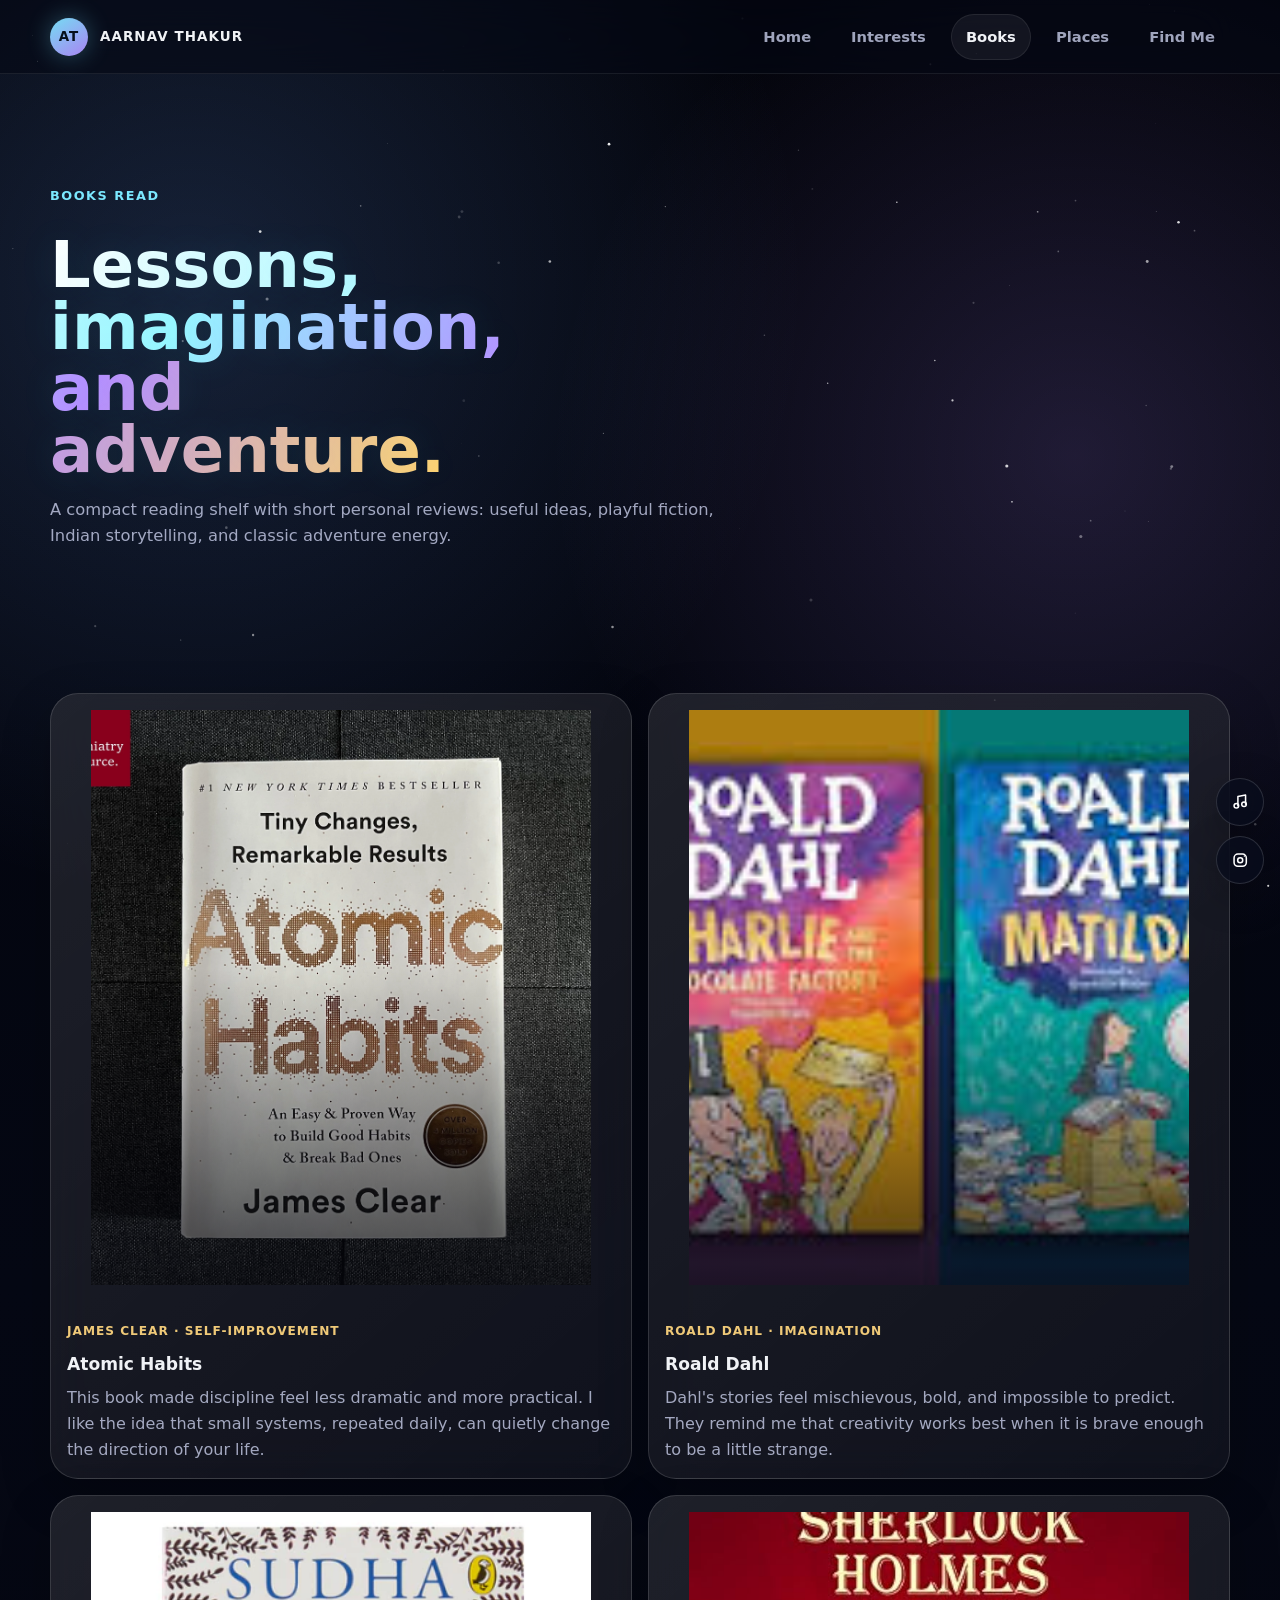
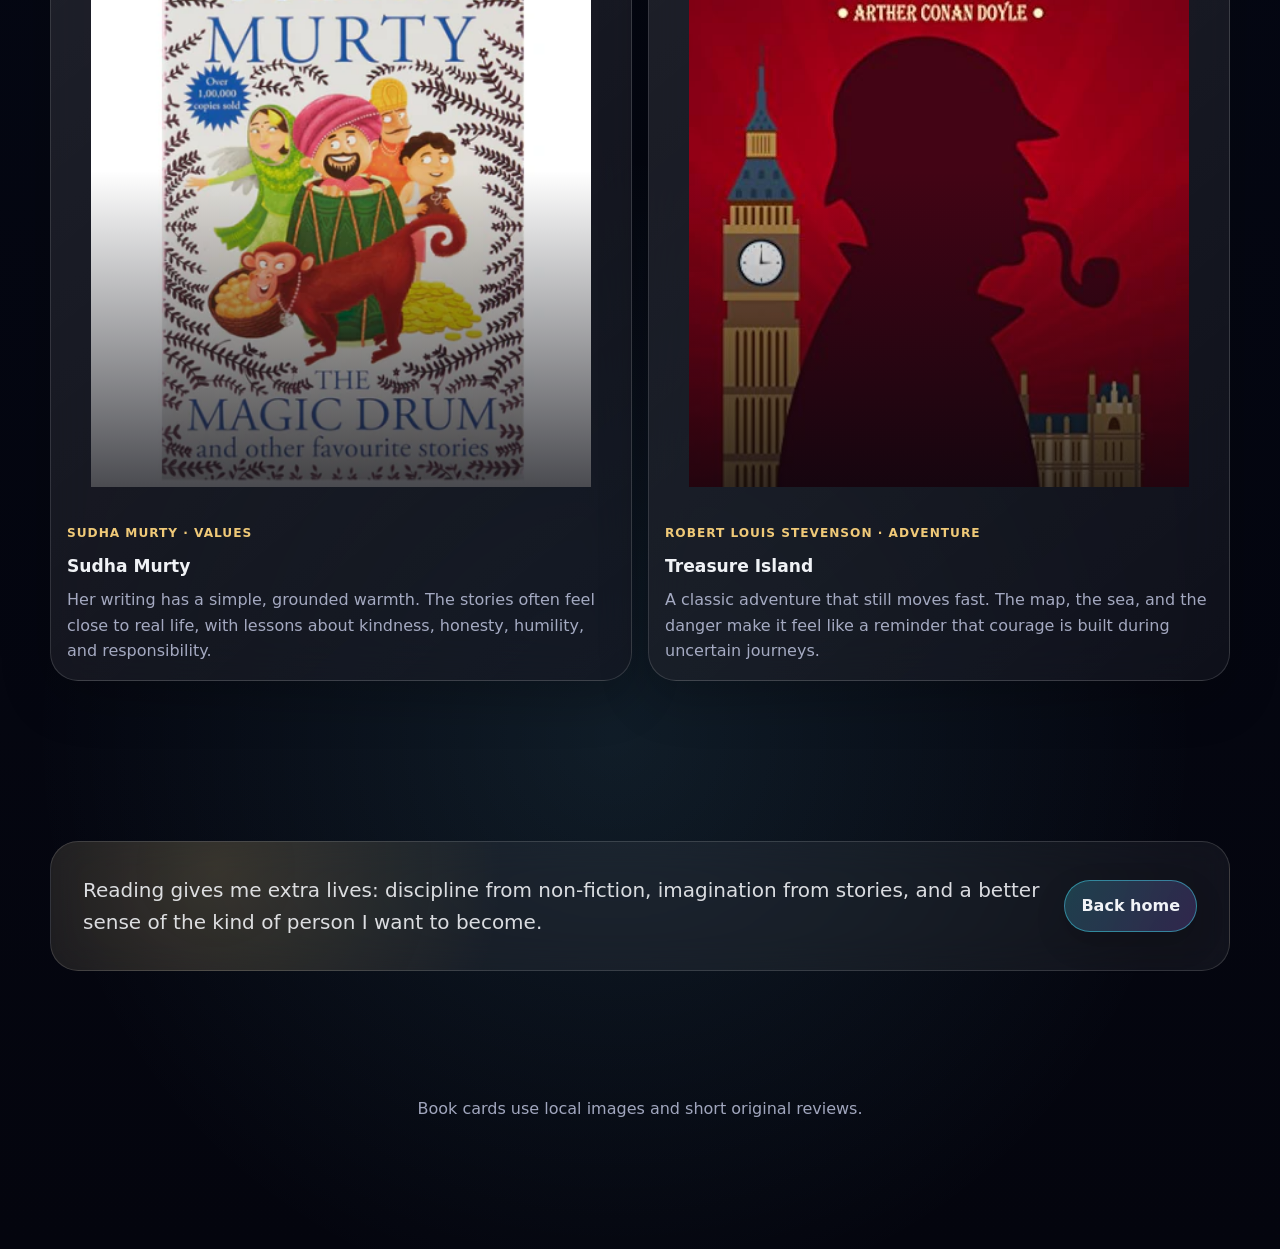
==== books.html @ f2b80703 "Add files via upload" ====
<!doctype html>
<html lang="en">
  <head>
    <meta charset="utf-8">
    <meta name="viewport" content="width=device-width, initial-scale=1">
    <meta name="description" content="Books read by Aarnav Thakur with short personal reviews.">
    <title>Books Read | Aarnav Thakur</title>
    <link rel="stylesheet" href="./assets/css/styles.css">
  </head>
  <body>
    <canvas id="starfield" aria-hidden="true"></canvas>
    <div class="texture-noise" aria-hidden="true"></div>
    <div class="aurora aurora-one" aria-hidden="true"></div>
    <div class="aurora aurora-two" aria-hidden="true"></div>
    <div class="aurora aurora-three" aria-hidden="true"></div>

    <a class="skip-link" href="#main">Skip to content</a>

    <header class="site-header">
      <a class="brand" href="./index.html" aria-label="Aarnav Thakur home">
        <span class="brand-mark">AT</span>
        <span>Aarnav Thakur</span>
      </a>
      <button class="nav-toggle" type="button" aria-expanded="false" aria-controls="primary-navigation" aria-label="Open navigation">
        <svg viewBox="0 0 24 24" aria-hidden="true"><path d="M4 7h16M4 12h16M4 17h16"></path></svg>
      </button>
      <nav class="nav-links" id="primary-navigation" aria-label="Primary navigation">
        <a href="./index.html">Home</a>
        <a href="./interests.html">Interests</a>
        <a href="./books.html" aria-current="page">Books</a>
        <a href="./places.html">Places</a>
        <a href="./find-me.html">Find Me</a>
      </nav>
    </header>

    <main id="main" class="page-shell">
      <section class="page-hero" data-reveal>
        <span class="section-kicker">Books read</span>
        <h1><span class="gradient-text">Lessons, imagination, and adventure.</span></h1>
        <p>
          A compact reading shelf with short personal reviews: useful ideas, playful fiction,
          Indian storytelling, and classic adventure energy.
        </p>
      </section>

      <section class="section compact">
        <div class="grid two">
          <article class="book-card" data-reveal>
            <figure class="book-cover">
              <img src="./assets/images/book-atomic-habits.webp" alt="Atomic Habits book cover">
            </figure>
            <div class="book-content">
              <span class="book-meta">James Clear &middot; Self-improvement</span>
              <h3>Atomic Habits</h3>
              <p>
                This book made discipline feel less dramatic and more practical. I like the idea that
                small systems, repeated daily, can quietly change the direction of your life.
              </p>
            </div>
          </article>

          <article class="book-card delay-1" data-reveal>
            <figure class="book-cover">
              <img src="./assets/images/book-roald-dahl.jpg" alt="Roald Dahl book image">
            </figure>
            <div class="book-content">
              <span class="book-meta">Roald Dahl &middot; Imagination</span>
              <h3>Roald Dahl</h3>
              <p>
                Dahl's stories feel mischievous, bold, and impossible to predict. They remind me that
                creativity works best when it is brave enough to be a little strange.
              </p>
            </div>
          </article>

          <article class="book-card delay-2" data-reveal>
            <figure class="book-cover">
              <img src="./assets/images/book-sudha-murty.webp" alt="Sudha Murty book image">
            </figure>
            <div class="book-content">
              <span class="book-meta">Sudha Murty &middot; Values</span>
              <h3>Sudha Murty</h3>
              <p>
                Her writing has a simple, grounded warmth. The stories often feel close to real life,
                with lessons about kindness, honesty, humility, and responsibility.
              </p>
            </div>
          </article>

          <article class="book-card delay-3" data-reveal>
            <figure class="book-cover">
              <img src="./assets/images/book-treasure-island.jpg" alt="Treasure Island book cover">
            </figure>
            <div class="book-content">
              <span class="book-meta">Robert Louis Stevenson &middot; Adventure</span>
              <h3>Treasure Island</h3>
              <p>
                A classic adventure that still moves fast. The map, the sea, and the danger make it
                feel like a reminder that courage is built during uncertain journeys.
              </p>
            </div>
          </article>
        </div>
      </section>

      <section class="section compact">
        <div class="quote-band" data-reveal>
          <p>
            Reading gives me extra lives: discipline from non-fiction, imagination from stories,
            and a better sense of the kind of person I want to become.
          </p>
          <a class="button primary" href="./index.html#books">Back home</a>
        </div>
      </section>
    </main>

    <footer class="footer">
      <p>Book cards use local images and short original reviews.</p>
    </footer>

    <audio id="bgm" src="./assets/audio/minecraft-theme.mp3" loop preload="none"></audio>
    <div class="floating-actions" aria-label="Quick actions">
      <button class="icon-button audio-toggle" type="button" aria-label="Play background music">
        <svg viewBox="0 0 24 24" aria-hidden="true"><path d="M9 18V6l10-2v12"></path><circle cx="7" cy="18" r="3"></circle><circle cx="17" cy="16" r="3"></circle></svg>
      </button>
      <button class="icon-button instagram-float" type="button" aria-label="Open Instagram card">
        <svg viewBox="0 0 24 24" aria-hidden="true"><rect x="4" y="4" width="16" height="16" rx="5"></rect><circle cx="12" cy="12" r="3.3"></circle><path d="M17.5 6.5h.01"></path></svg>
      </button>
      <div class="insta-popover">
        <strong>@aarnav_thakurr</strong>
        <p>Instagram page for updates, moments, and creative work.</p>
        <a class="button primary" href="https://www.instagram.com/aarnav_thakurr/" target="_blank" rel="noreferrer">Open Instagram</a>
      </div>
    </div>

    <section class="video-modal" id="videoModal" aria-hidden="true">
      <div class="video-modal__backdrop" data-close-video></div>
      <div class="video-modal__panel" role="dialog" aria-modal="true" aria-label="Video player">
        <button class="modal-close" type="button" data-close-video aria-label="Close video">
          <svg viewBox="0 0 24 24" aria-hidden="true"><path d="M6 6l12 12M18 6 6 18"></path></svg>
        </button>
        <div id="videoModalBody"></div>
      </div>
    </section>

    <script src="./assets/js/main.js"></script>
  </body>
</html>
---- assets/css/styles.css ----
:root {
  color-scheme: dark;
  --bg: #050814;
  --bg-2: #050814;
  --panel: rgba(12, 16, 38, 0.6);
  --panel-strong: rgba(255, 255, 255, 0.1);
  --line: rgba(255, 255, 255, 0.09);
  --text: rgba(250, 252, 255, 0.96);
  --muted: rgba(220, 226, 255, 0.72);
  --soft: rgba(250, 252, 255, 0.86);
  --cyan: #7be8ff;
  --blue: #6da6ff;
  --purple: #b38bff;
  --pink: #ff5c93;
  --gold: #efc978;
  --green: #72ffbc;
  --shadow: 0 28px 90px rgba(0, 0, 0, 0.48);
  --radius: 28px;
  --max: 1180px;
  --header-height: 74px;
}

* {
  box-sizing: border-box;
}

html {
  scroll-behavior: smooth;
}

body {
  min-height: 100vh;
  margin: 0;
  overflow-x: hidden;
  background:
    radial-gradient(circle at 15% 10%, rgba(109, 166, 255, 0.18), transparent 22%),
    radial-gradient(circle at 84% 16%, rgba(179, 139, 255, 0.16), transparent 20%),
    radial-gradient(circle at 48% 82%, rgba(123, 232, 255, 0.1), transparent 24%),
    linear-gradient(180deg, #03040b 0%, #050814 45%, #04050e 100%);
  color: var(--text);
  font-family: Inter, ui-sans-serif, system-ui, -apple-system, BlinkMacSystemFont, "Segoe UI", sans-serif;
  line-height: 1.6;
}

a {
  color: inherit;
  text-decoration: none;
}

img {
  display: block;
  max-width: 100%;
}

button {
  font: inherit;
}

::selection {
  background: rgba(70, 232, 255, 0.34);
  color: #fff;
}

#starfield {
  position: fixed;
  inset: 0;
  width: 100%;
  height: 100%;
  z-index: -1;
  pointer-events: none;
}

.texture-noise {
  display: none;
}

.aurora {
  display: none;
}

.aurora-one {
  top: -10%;
  left: -9%;
  background: rgba(70, 232, 255, 0.22);
}

.aurora-two {
  right: -12%;
  top: 16%;
  background: rgba(169, 112, 255, 0.22);
  animation-delay: -6s;
}

.aurora-three {
  left: 38%;
  bottom: -20%;
  background: rgba(255, 211, 111, 0.16);
  animation-delay: -10s;
}

@keyframes drift {
  from {
    transform: translate3d(-1.5rem, -1rem, 0) scale(1);
  }
  to {
    transform: translate3d(2rem, 1.5rem, 0) scale(1.08);
  }
}

.skip-link {
  position: absolute;
  top: -4rem;
  left: 1rem;
  z-index: 20;
  padding: 0.7rem 1rem;
  border: 1px solid var(--line);
  border-radius: var(--radius);
  background: #101424;
  color: var(--text);
}

.skip-link:focus {
  top: 1rem;
}

.site-header {
  position: sticky;
  top: 0;
  z-index: 1000;
  min-height: var(--header-height);
  display: flex;
  align-items: center;
  justify-content: space-between;
  gap: 16px;
  width: min(calc(100% - 32px), var(--max));
  margin: 0 auto;
  padding: 14px 0;
  backdrop-filter: blur(22px);
}

.site-header::before {
  content: "";
  position: absolute;
  inset: 0 calc(50% - 50vw);
  z-index: -1;
  border-bottom: 1px solid rgba(255, 255, 255, 0.08);
  background: rgba(5, 8, 20, 0.56);
}

.brand {
  display: inline-flex;
  align-items: center;
  gap: 12px;
  min-width: max-content;
  font-size: 0.84rem;
  font-weight: 800;
  letter-spacing: 0.08em;
  text-transform: uppercase;
}

.brand-mark {
  display: grid;
  place-items: center;
  width: 38px;
  height: 38px;
  border: 0;
  border-radius: 50%;
  color: #06101b;
  font-weight: 900;
  background:
    linear-gradient(145deg, rgba(123, 232, 255, 0.95), rgba(179, 139, 255, 0.95));
  box-shadow: 0 0 24px rgba(123, 232, 255, 0.3);
}

.nav-links {
  display: flex;
  align-items: center;
  flex-wrap: wrap;
  justify-content: flex-end;
  gap: 10px;
  padding: 0;
  border: 0;
  border-radius: 0;
  background: transparent;
  backdrop-filter: none;
}

.nav-links a {
  padding: 10px 14px;
  border: 1px solid transparent;
  border-radius: 999px;
  color: var(--muted);
  font-size: 0.92rem;
  font-weight: 600;
  transition: 0.25s ease;
}

.nav-links a:hover,
.nav-links a:focus-visible,
.nav-links a[aria-current="page"] {
  color: var(--text);
  border-color: rgba(255, 255, 255, 0.08);
  background: rgba(255, 255, 255, 0.06);
  transform: none;
}

.nav-toggle {
  display: none;
  place-items: center;
  width: 2.7rem;
  height: 2.7rem;
  border: 1px solid var(--line);
  border-radius: 999px;
  background: rgba(255, 255, 255, 0.05);
  color: var(--text);
  cursor: pointer;
}

.nav-toggle svg,
.icon-button svg,
.button svg,
.play-button svg,
.modal-close svg {
  width: 1.15rem;
  height: 1.15rem;
  fill: none;
  stroke: currentColor;
  stroke-linecap: round;
  stroke-linejoin: round;
  stroke-width: 2;
}

.page-shell {
  width: min(calc(100% - 2rem), var(--max));
  margin: 0 auto;
}

.hero {
  position: relative;
  display: grid;
  grid-template-columns: minmax(0, 1.03fr) minmax(310px, 0.82fr);
  gap: clamp(2.2rem, 6vw, 5.5rem);
  align-items: center;
  min-height: calc(92vh - var(--header-height));
  padding: clamp(3rem, 8vw, 6rem) 0 clamp(2rem, 5vw, 4rem);
}

.hero-copy {
  position: relative;
  z-index: 1;
}

.eyebrow {
  display: inline-flex;
  align-items: center;
  gap: 0.55rem;
  margin: 0 0 1.1rem;
  color: var(--gold);
  font-size: 0.82rem;
  font-weight: 800;
  letter-spacing: 0.08em;
  text-transform: uppercase;
}

.eyebrow::before {
  content: "";
  width: 0.55rem;
  height: 0.55rem;
  border-radius: 50%;
  background: var(--green);
  box-shadow: 0 0 24px var(--green);
}

h1,
h2,
h3,
p {
  margin-top: 0;
}

h1,
h2,
h3,
.display {
  font-family: ui-sans-serif, system-ui, -apple-system, BlinkMacSystemFont, "Segoe UI", sans-serif;
  letter-spacing: 0;
}

h1 {
  max-width: 11ch;
  margin-bottom: 1rem;
  font-size: clamp(3.9rem, 10vw, 8.8rem);
  line-height: 0.88;
  font-weight: 900;
}

.gradient-text {
  color: transparent;
  background: linear-gradient(110deg, #fff 0%, #9af6ff 34%, #b88dff 62%, #ffd36f 100%);
  background-clip: text;
  -webkit-background-clip: text;
  text-shadow: 0 0 40px rgba(70, 232, 255, 0.1);
}

.hero-lede {
  max-width: 59ch;
  margin-bottom: 1.5rem;
  color: var(--soft);
  font-size: clamp(1.05rem, 1.6vw, 1.25rem);
}

.hero-actions,
.section-actions,
.card-actions {
  display: flex;
  flex-wrap: wrap;
  gap: 0.85rem;
  align-items: center;
}

.button {
  display: inline-flex;
  align-items: center;
  justify-content: center;
  gap: 0.55rem;
  min-height: 2.85rem;
  padding: 0.74rem 1rem;
  border: 1px solid rgba(255, 255, 255, 0.17);
  border-radius: var(--radius);
  background: rgba(255, 255, 255, 0.07);
  color: var(--text);
  font-weight: 800;
  box-shadow: 0 12px 30px rgba(0, 0, 0, 0.18);
  transition: transform 180ms ease, border-color 180ms ease, background 180ms ease, box-shadow 180ms ease;
}

.button:hover,
.button:focus-visible {
  transform: translateY(-2px);
  border-color: rgba(70, 232, 255, 0.48);
  background: rgba(70, 232, 255, 0.1);
  box-shadow: 0 18px 46px rgba(70, 232, 255, 0.12);
}

.button.primary {
  border-color: rgba(70, 232, 255, 0.45);
  background: linear-gradient(120deg, rgba(70, 232, 255, 0.2), rgba(169, 112, 255, 0.22));
}

.button.gold {
  border-color: rgba(255, 211, 111, 0.48);
  background: linear-gradient(120deg, rgba(255, 211, 111, 0.18), rgba(255, 111, 216, 0.13));
}

.meta-strip {
  display: flex;
  flex-wrap: wrap;
  gap: 0.6rem;
  margin: 1.6rem 0 0;
}

.meta-pill,
.chip,
.tool-pill {
  display: inline-flex;
  align-items: center;
  gap: 0.45rem;
  min-height: 2.15rem;
  padding: 0.42rem 0.7rem;
  border: 1px solid rgba(255, 255, 255, 0.14);
  border-radius: 999px;
  background: rgba(255, 255, 255, 0.065);
  color: var(--soft);
  font-size: 0.88rem;
  font-weight: 700;
  backdrop-filter: blur(16px);
}

.meta-pill::before,
.chip::before,
.tool-pill::before {
  content: "";
  width: 0.42rem;
  height: 0.42rem;
  border-radius: 50%;
  background: var(--cyan);
  box-shadow: 0 0 18px rgba(70, 232, 255, 0.68);
}

.hero-visual {
  position: relative;
  min-height: 520px;
  perspective: 1400px;
}

.portrait-frame {
  position: absolute;
  inset: 3rem 0 1.5rem;
  display: grid;
  place-items: center;
  transform: translate3d(calc(var(--parallax-x, 0) * -10px), calc(var(--parallax-y, 0) * -7px), 0);
  transition: transform 220ms ease-out;
}

.portrait-orbit {
  position: absolute;
  width: min(100%, 420px);
  aspect-ratio: 1;
  border: 1px solid rgba(255, 255, 255, 0.2);
  border-radius: 50%;
  animation: slow-spin 24s linear infinite;
}

.portrait-orbit::before,
.portrait-orbit::after {
  content: "";
  position: absolute;
  width: 0.82rem;
  height: 0.82rem;
  border-radius: 50%;
  background: var(--gold);
  box-shadow: 0 0 30px rgba(255, 211, 111, 0.9);
}

.portrait-orbit::before {
  top: 11%;
  left: 16%;
}

.portrait-orbit::after {
  right: 8%;
  bottom: 25%;
  background: var(--cyan);
  box-shadow: 0 0 30px rgba(70, 232, 255, 0.9);
}

@keyframes slow-spin {
  to {
    transform: rotate(360deg);
  }
}

.portrait {
  position: relative;
  width: min(100%, 390px);
  aspect-ratio: 1;
  overflow: hidden;
  border: 1px solid rgba(255, 255, 255, 0.28);
  border-radius: 50%;
  background: #111;
  box-shadow:
    0 0 0 12px rgba(255, 255, 255, 0.035),
    0 0 90px rgba(70, 232, 255, 0.25),
    var(--shadow);
}

.portrait::after {
  content: "";
  position: absolute;
  inset: 0;
  background:
    linear-gradient(140deg, rgba(255, 255, 255, 0.18), transparent 34%),
    radial-gradient(circle at 50% 108%, rgba(169, 112, 255, 0.38), transparent 42%);
  mix-blend-mode: screen;
}

.portrait img {
  width: 100%;
  height: 100%;
  object-fit: cover;
  object-position: 50% 44%;
  transform: scale(1.08);
}

.hero-card {
  position: absolute;
  right: 0;
  bottom: 1.1rem;
  max-width: 19rem;
  padding: 1rem;
  border: 1px solid rgba(255, 255, 255, 0.18);
  border-radius: var(--radius);
  background: rgba(7, 10, 23, 0.68);
  backdrop-filter: blur(22px);
  box-shadow: var(--shadow);
}

.hero-card strong {
  display: block;
  margin-bottom: 0.2rem;
}

.hero-card p {
  margin-bottom: 0;
  color: var(--muted);
  font-size: 0.94rem;
}

.floating-badge {
  position: absolute;
  left: 0;
  top: 3.2rem;
  display: grid;
  gap: 0.08rem;
  padding: 0.9rem 1rem;
  border: 1px solid rgba(255, 255, 255, 0.18);
  border-radius: var(--radius);
  background: rgba(255, 255, 255, 0.065);
  backdrop-filter: blur(18px);
  box-shadow: var(--shadow);
}

.floating-badge span {
  color: var(--muted);
  font-size: 0.78rem;
  font-weight: 800;
  letter-spacing: 0.08em;
  text-transform: uppercase;
}

.floating-badge b {
  font-size: 1.55rem;
  line-height: 1;
}

.section {
  position: relative;
  padding: clamp(4rem, 9vw, 7rem) 0;
}

.section.compact {
  padding: clamp(2.8rem, 7vw, 5rem) 0;
}

.section-divider {
  width: min(calc(100% - 2rem), var(--max));
  height: 1px;
  margin: 0 auto;
  background: linear-gradient(90deg, transparent, rgba(70, 232, 255, 0.48), rgba(255, 211, 111, 0.2), transparent);
}

.section-kicker {
  display: inline-flex;
  margin-bottom: 0.8rem;
  color: var(--cyan);
  font-size: 0.8rem;
  font-weight: 900;
  letter-spacing: 0.12em;
  text-transform: uppercase;
}

.section-heading {
  display: grid;
  gap: 0.65rem;
  max-width: 760px;
  margin-bottom: 2rem;
}

.section-heading.center {
  margin-right: auto;
  margin-left: auto;
  text-align: center;
}

.section-heading h2,
.page-hero h1 {
  margin-bottom: 0;
  font-size: clamp(2.25rem, 5vw, 4.8rem);
  line-height: 0.96;
  font-weight: 900;
}

.section-heading p,
.page-hero p {
  max-width: 67ch;
  margin-bottom: 0;
  color: var(--muted);
  font-size: 1.02rem;
}

.page-hero {
  display: grid;
  gap: 1rem;
  align-content: end;
  min-height: 42vh;
  padding: clamp(4rem, 10vw, 7rem) 0 clamp(2.5rem, 5vw, 4rem);
}

.page-hero h1 {
  max-width: 12ch;
}

.page-hero.wide h1 {
  max-width: 15ch;
}

.grid {
  display: grid;
  gap: 1rem;
}

.grid.two {
  grid-template-columns: repeat(2, minmax(0, 1fr));
}

.grid.three {
  grid-template-columns: repeat(3, minmax(0, 1fr));
}

.grid.four {
  grid-template-columns: repeat(4, minmax(0, 1fr));
}

.glass-card,
.feature-card,
.book-card,
.place-card,
.timeline-card,
.video-card,
.contact-card,
.stat-card {
  position: relative;
  overflow: hidden;
  border: 1px solid rgba(255, 255, 255, 0.14);
  border-radius: var(--radius);
  background:
    linear-gradient(140deg, rgba(255, 255, 255, 0.105), rgba(255, 255, 255, 0.045)),
    rgba(4, 7, 17, 0.55);
  box-shadow: 0 18px 50px rgba(0, 0, 0, 0.22);
  backdrop-filter: blur(22px);
}

.glass-card::before,
.feature-card::before,
.book-card::before,
.place-card::before,
.timeline-card::before,
.video-card::before,
.contact-card::before,
.stat-card::before {
  content: "";
  position: absolute;
  inset: 0;
  pointer-events: none;
  background:
    linear-gradient(120deg, rgba(255, 255, 255, 0.14), transparent 34%),
    radial-gradient(circle at var(--cursor-x, 50%) var(--cursor-y, 50%), rgba(70, 232, 255, 0.16), transparent 28%);
  opacity: 0;
  transition: opacity 220ms ease;
}

.glass-card:hover::before,
.feature-card:hover::before,
.book-card:hover::before,
.place-card:hover::before,
.timeline-card:hover::before,
.video-card:hover::before,
.contact-card:hover::before,
.stat-card:hover::before {
  opacity: 1;
}

.glass-card {
  padding: clamp(1.1rem, 2vw, 1.5rem);
}

.about-grid {
  display: grid;
  grid-template-columns: minmax(0, 0.9fr) minmax(0, 1.1fr);
  gap: 1rem;
  align-items: stretch;
}

.about-copy {
  padding: clamp(1.2rem, 3vw, 2rem);
}

.about-copy p {
  color: var(--soft);
  font-size: 1.06rem;
}

.about-copy p:last-child {
  margin-bottom: 0;
}

.mini-profile {
  display: grid;
  align-content: end;
  min-height: 390px;
  padding: 1rem;
  background:
    linear-gradient(180deg, transparent, rgba(3, 5, 13, 0.78)),
    url("../images/profile-family-hero.jpg") center 42% / cover;
}

.mini-profile-content {
  padding: 1rem;
  border: 1px solid rgba(255, 255, 255, 0.14);
  border-radius: var(--radius);
  background: rgba(5, 7, 17, 0.66);
  backdrop-filter: blur(18px);
}

.mini-profile-content p {
  margin: 0.35rem 0 0;
  color: var(--muted);
}

.skills-cloud {
  display: flex;
  flex-wrap: wrap;
  gap: 0.7rem;
}

.feature-card,
.stat-card,
.timeline-card,
.contact-card {
  padding: clamp(1rem, 2vw, 1.35rem);
}

.feature-card {
  min-height: 175px;
  transition: transform 220ms ease, border-color 220ms ease;
}

.feature-card:hover {
  transform: translateY(-5px);
  border-color: rgba(70, 232, 255, 0.36);
}

.feature-icon,
.stat-icon,
.contact-icon {
  display: grid;
  place-items: center;
  width: 2.45rem;
  height: 2.45rem;
  margin-bottom: 1rem;
  border: 1px solid rgba(255, 255, 255, 0.18);
  border-radius: 50%;
  background: rgba(255, 255, 255, 0.08);
  color: var(--cyan);
  box-shadow: 0 0 34px rgba(70, 232, 255, 0.14);
}

.feature-card h3,
.stat-card h3,
.timeline-card h3,
.contact-card h3,
.book-card h3,
.place-card h3,
.video-card h3 {
  margin-bottom: 0.42rem;
  font-size: 1.07rem;
}

.feature-card p,
.stat-card p,
.timeline-card p,
.contact-card p,
.book-card p,
.place-card p,
.video-card p {
  margin-bottom: 0;
  color: var(--muted);
}

.sports-stage {
  position: relative;
  display: grid;
  grid-template-columns: minmax(0, 1fr) minmax(280px, 0.72fr);
  gap: 1rem;
  align-items: stretch;
}

.sports-panel {
  min-height: 430px;
  padding: clamp(1.3rem, 3vw, 2rem);
  background:
    radial-gradient(circle at 18% 28%, rgba(255, 211, 111, 0.2), transparent 16rem),
    radial-gradient(circle at 88% 78%, rgba(70, 232, 255, 0.18), transparent 18rem),
    linear-gradient(140deg, rgba(255, 255, 255, 0.1), rgba(255, 255, 255, 0.035));
}

.sports-list {
  display: grid;
  gap: 0.75rem;
  margin-top: 1.5rem;
}

.sport-row {
  display: flex;
  align-items: center;
  justify-content: space-between;
  gap: 1rem;
  padding: 0.86rem 0.95rem;
  border: 1px solid rgba(255, 255, 255, 0.14);
  border-radius: var(--radius);
  background: rgba(255, 255, 255, 0.055);
}

.sport-row span {
  color: var(--muted);
  font-weight: 800;
}

.achievement-ring {
  display: grid;
  place-items: center;
  min-height: 100%;
  padding: 1rem;
}

.ring {
  display: grid;
  place-items: center;
  width: min(100%, 300px);
  aspect-ratio: 1;
  border-radius: 50%;
  background:
    radial-gradient(circle, rgba(7, 10, 22, 0.98) 0 56%, transparent 57%),
    conic-gradient(from 120deg, var(--gold), var(--cyan), var(--purple), var(--pink), var(--gold));
  box-shadow: 0 0 80px rgba(255, 211, 111, 0.14);
}

.ring-content {
  width: 74%;
  text-align: center;
}

.ring-content b {
  display: block;
  font-size: clamp(2.1rem, 6vw, 4.2rem);
  line-height: 0.95;
}

.ring-content span {
  color: var(--muted);
  font-weight: 800;
  letter-spacing: 0.08em;
  text-transform: uppercase;
}

.media-split {
  display: grid;
  grid-template-columns: minmax(0, 0.72fr) minmax(0, 1fr);
  gap: 1rem;
  align-items: stretch;
}

.channel-card {
  display: grid;
  gap: 1.2rem;
  padding: clamp(1.1rem, 3vw, 1.5rem);
}

.channel-avatar {
  position: relative;
  width: min(100%, 250px);
  aspect-ratio: 1;
  overflow: hidden;
  border: 1px solid rgba(255, 255, 255, 0.2);
  border-radius: 50% 50% 45% 45%;
  box-shadow: 0 0 58px rgba(169, 112, 255, 0.2);
}

.channel-avatar img {
  width: 100%;
  height: 100%;
  object-fit: cover;
  object-position: 50% 44%;
  transform: scale(1.08);
}

.channel-avatar::after {
  content: "";
  position: absolute;
  inset: 0;
  background: linear-gradient(140deg, rgba(255, 255, 255, 0.16), transparent 42%);
}

.video-rail-wrap {
  position: relative;
  min-width: 0;
}

.rail-toolbar {
  display: flex;
  justify-content: flex-end;
  gap: 0.55rem;
  margin-bottom: 0.75rem;
}

.icon-button,
.modal-close {
  display: grid;
  place-items: center;
  width: 2.5rem;
  height: 2.5rem;
  border: 1px solid rgba(255, 255, 255, 0.14);
  border-radius: var(--radius);
  background: rgba(255, 255, 255, 0.07);
  color: var(--text);
  cursor: pointer;
  transition: transform 180ms ease, border-color 180ms ease, background 180ms ease;
}

.icon-button:hover,
.icon-button:focus-visible,
.modal-close:hover,
.modal-close:focus-visible {
  transform: translateY(-2px);
  border-color: rgba(70, 232, 255, 0.42);
  background: rgba(70, 232, 255, 0.1);
}

.video-rail {
  display: grid;
  grid-auto-flow: column;
  grid-auto-columns: minmax(260px, 42%);
  gap: 1rem;
  overflow-x: auto;
  overscroll-behavior-inline: contain;
  padding: 0.25rem 0.1rem 1rem;
  scroll-snap-type: inline mandatory;
  scrollbar-width: thin;
}

.video-rail > * {
  scroll-snap-align: start;
}

.video-card {
  cursor: pointer;
  transition: transform 220ms ease, border-color 220ms ease;
}

.video-card:hover {
  transform: translateY(-5px);
  border-color: rgba(255, 211, 111, 0.38);
}

.video-visual {
  position: relative;
  display: grid;
  place-items: center;
  aspect-ratio: 16 / 10;
  overflow: hidden;
  background:
    radial-gradient(circle at 22% 20%, rgba(70, 232, 255, 0.22), transparent 38%),
    radial-gradient(circle at 86% 74%, rgba(255, 111, 216, 0.16), transparent 38%),
    linear-gradient(135deg, rgba(255, 255, 255, 0.08), rgba(255, 255, 255, 0.025));
}

.video-visual::before {
  content: "";
  position: absolute;
  inset: 0;
  background-image:
    linear-gradient(120deg, transparent 0 42%, rgba(255, 255, 255, 0.12) 48%, transparent 54%),
    radial-gradient(circle, rgba(255, 255, 255, 0.24) 1px, transparent 1px);
  background-size: 180% 100%, 22px 22px;
  animation: shimmer 5.5s linear infinite;
}

@keyframes shimmer {
  to {
    background-position: -180% 0, 22px 22px;
  }
}

.play-button {
  position: relative;
  z-index: 1;
  display: grid;
  place-items: center;
  width: 3.4rem;
  height: 3.4rem;
  border: 1px solid rgba(255, 255, 255, 0.32);
  border-radius: 50%;
  background: rgba(5, 7, 18, 0.7);
  color: #fff;
  box-shadow: 0 0 38px rgba(70, 232, 255, 0.28);
}

.play-button svg {
  margin-left: 0.18rem;
  fill: currentColor;
  stroke: none;
}

.video-content,
.book-content,
.place-content {
  position: relative;
  z-index: 1;
  padding: 1rem;
}

.timeline {
  position: relative;
  display: grid;
  gap: 1rem;
}

.timeline::before {
  content: "";
  position: absolute;
  top: 0.5rem;
  bottom: 0.5rem;
  left: 1.1rem;
  width: 1px;
  background: linear-gradient(var(--cyan), rgba(255, 255, 255, 0.08), var(--gold));
}

.timeline-card {
  display: grid;
  grid-template-columns: 2.2rem minmax(0, 1fr);
  gap: 1rem;
}

.timeline-dot {
  position: relative;
  z-index: 1;
  display: grid;
  place-items: center;
  width: 2.2rem;
  height: 2.2rem;
  border-radius: 50%;
  background: #080b18;
  border: 1px solid rgba(70, 232, 255, 0.5);
  color: var(--cyan);
  font-size: 0.76rem;
  font-weight: 900;
  box-shadow: 0 0 28px rgba(70, 232, 255, 0.18);
}

.tool-stack {
  display: flex;
  flex-wrap: wrap;
  gap: 0.45rem;
  margin: 1rem 0;
}

.tool-pill {
  min-height: 1.9rem;
  padding: 0.25rem 0.55rem;
  font-size: 0.76rem;
}

.book-card,
.place-card {
  transition: transform 220ms ease, border-color 220ms ease;
}

.book-card:hover,
.place-card:hover {
  transform: translateY(-5px);
  border-color: rgba(70, 232, 255, 0.36);
}

.book-cover,
.place-image {
  position: relative;
  overflow: hidden;
  aspect-ratio: 4 / 3;
  background: rgba(255, 255, 255, 0.05);
}

.book-cover {
  aspect-ratio: 4 / 4.6;
}

.book-cover img,
.place-image img {
  width: 100%;
  height: 100%;
  object-fit: cover;
  transition: transform 550ms ease, filter 550ms ease;
}

.book-card:hover img,
.place-card:hover img {
  transform: scale(1.06);
  filter: saturate(1.1) contrast(1.05);
}

.book-cover::after,
.place-image::after {
  content: "";
  position: absolute;
  inset: 0;
  background: linear-gradient(180deg, transparent 45%, rgba(5, 6, 13, 0.72));
}

.place-meta,
.book-meta {
  display: inline-flex;
  margin-bottom: 0.6rem;
  color: var(--gold);
  font-size: 0.76rem;
  font-weight: 900;
  letter-spacing: 0.08em;
  text-transform: uppercase;
}

.quote-band {
  display: grid;
  grid-template-columns: minmax(0, 1fr) auto;
  gap: 1rem;
  align-items: center;
  padding: clamp(1.3rem, 3vw, 2rem);
  border: 1px solid rgba(255, 255, 255, 0.14);
  border-radius: var(--radius);
  background:
    radial-gradient(circle at 14% 20%, rgba(255, 211, 111, 0.15), transparent 18rem),
    rgba(255, 255, 255, 0.055);
  backdrop-filter: blur(18px);
}

.quote-band p {
  margin-bottom: 0;
  color: var(--soft);
  font-size: clamp(1rem, 2vw, 1.25rem);
}

.contact-layout {
  display: grid;
  grid-template-columns: minmax(0, 0.85fr) minmax(0, 1.15fr);
  gap: 1rem;
  align-items: stretch;
}

.contact-profile {
  display: grid;
  min-height: 460px;
  padding: 1rem;
  background:
    linear-gradient(180deg, transparent, rgba(3, 5, 13, 0.82)),
    url("../images/profile-family-hero.jpg") center 42% / cover;
}

.contact-profile .mini-profile-content {
  align-self: end;
}

.social-list {
  display: grid;
  gap: 0.75rem;
}

.social-row {
  display: flex;
  align-items: center;
  justify-content: space-between;
  gap: 1rem;
  padding: 0.9rem 1rem;
  border: 1px solid rgba(255, 255, 255, 0.13);
  border-radius: var(--radius);
  background: rgba(255, 255, 255, 0.055);
  transition: transform 180ms ease, border-color 180ms ease;
}

.social-row:hover {
  transform: translateY(-2px);
  border-color: rgba(70, 232, 255, 0.36);
}

.social-row span {
  color: var(--muted);
}

.footer {
  width: min(calc(100% - 2rem), var(--max));
  margin: 0 auto;
  padding: 2.8rem 0 7rem;
  color: var(--muted);
  text-align: center;
}

.floating-actions {
  position: fixed;
  right: 1rem;
  bottom: 1rem;
  z-index: 12;
  display: grid;
  gap: 0.65rem;
}

.floating-actions .icon-button {
  width: 3rem;
  height: 3rem;
  border-radius: 50%;
  background: rgba(9, 12, 28, 0.75);
  backdrop-filter: blur(18px);
  box-shadow: 0 12px 40px rgba(0, 0, 0, 0.28);
}

.audio-toggle.is-playing {
  color: var(--green);
  box-shadow: 0 0 38px rgba(114, 255, 188, 0.22);
}

.audio-toggle,
.instagram-float {
  color: #fff;
  animation: soft-vibrate 2.8s ease-in-out infinite;
}

.audio-toggle {
  animation-delay: 0.6s;
}

@keyframes soft-vibrate {
  0%,
  92%,
  100% {
    transform: translate(0, 0) rotate(0);
  }
  94% {
    transform: translate(1px, -1px) rotate(2deg);
  }
  96% {
    transform: translate(-1px, 1px) rotate(-2deg);
  }
  98% {
    transform: translate(1px, 1px) rotate(1deg);
  }
}

.insta-popover {
  position: absolute;
  right: 3.7rem;
  bottom: 0;
  width: min(78vw, 280px);
  padding: 1rem;
  border: 1px solid rgba(255, 255, 255, 0.16);
  border-radius: var(--radius);
  background: rgba(8, 11, 27, 0.88);
  box-shadow: var(--shadow);
  backdrop-filter: blur(22px);
  opacity: 0;
  transform: translateX(0.7rem) scale(0.96);
  pointer-events: none;
  transition: opacity 180ms ease, transform 180ms ease;
}

.insta-popover.is-open {
  opacity: 1;
  transform: translateX(0) scale(1);
  pointer-events: auto;
}

.insta-popover strong {
  display: block;
  margin-bottom: 0.25rem;
}

.insta-popover p {
  margin-bottom: 0.75rem;
  color: var(--muted);
  font-size: 0.92rem;
}

.video-modal {
  position: fixed;
  inset: 0;
  z-index: 30;
  display: grid;
  place-items: center;
  padding: 1rem;
  opacity: 0;
  pointer-events: none;
  transition: opacity 180ms ease;
}

.video-modal.is-open {
  opacity: 1;
  pointer-events: auto;
}

.video-modal__backdrop {
  position: absolute;
  inset: 0;
  background: rgba(0, 0, 0, 0.72);
  backdrop-filter: blur(8px);
}

.video-modal__panel {
  position: relative;
  width: min(960px, 100%);
  border: 1px solid rgba(255, 255, 255, 0.16);
  border-radius: var(--radius);
  background: #070915;
  box-shadow: var(--shadow);
}

.modal-close {
  position: absolute;
  top: 0.75rem;
  right: 0.75rem;
  z-index: 2;
  background: rgba(0, 0, 0, 0.55);
}

.modal-frame {
  position: relative;
  aspect-ratio: 16 / 9;
  overflow: hidden;
  border-radius: var(--radius);
}

.modal-frame iframe {
  width: 100%;
  height: 100%;
  border: 0;
}

.modal-placeholder {
  display: grid;
  place-items: center;
  min-height: 340px;
  padding: 2rem;
  text-align: center;
  background:
    radial-gradient(circle at 30% 18%, rgba(70, 232, 255, 0.16), transparent 18rem),
    radial-gradient(circle at 78% 80%, rgba(255, 211, 111, 0.12), transparent 18rem),
    #080b18;
}

.modal-placeholder h3 {
  margin-bottom: 0.5rem;
}

.modal-placeholder p {
  max-width: 42ch;
  margin: 0 auto 1rem;
  color: var(--muted);
}

[data-reveal] {
  opacity: 0;
  transform: translateY(24px);
  transition: opacity 700ms ease, transform 700ms ease;
}

[data-reveal].is-visible {
  opacity: 1;
  transform: translateY(0);
}

.delay-1 {
  transition-delay: 90ms;
}

.delay-2 {
  transition-delay: 170ms;
}

.delay-3 {
  transition-delay: 250ms;
}

@media (max-width: 980px) {
  :root {
    --header-height: 68px;
  }

  .nav-toggle {
    display: grid;
  }

  .nav-links {
    position: absolute;
    top: calc(100% + 0.5rem);
    right: 0;
    display: grid;
    width: min(320px, calc(100vw - 2rem));
    padding: 0.5rem;
    border: 1px solid rgba(255, 255, 255, 0.08);
    border-radius: 24px;
    background: rgba(5, 8, 20, 0.92);
    backdrop-filter: blur(22px);
    opacity: 0;
    transform: translateY(-0.5rem);
    pointer-events: none;
    transition: opacity 180ms ease, transform 180ms ease;
  }

  .nav-links.is-open {
    opacity: 1;
    transform: translateY(0);
    pointer-events: auto;
  }

  .nav-links a {
    padding: 0.78rem;
  }

  .hero,
  .about-grid,
  .sports-stage,
  .media-split,
  .contact-layout {
    grid-template-columns: 1fr;
  }

  .hero {
    min-height: auto;
    padding-top: 3rem;
  }

  .hero-visual {
    min-height: 430px;
  }

  .hero-card {
    right: 0.5rem;
    bottom: 0;
  }

  .floating-badge {
    left: 0.5rem;
  }

  .grid.three,
  .grid.four {
    grid-template-columns: repeat(2, minmax(0, 1fr));
  }

  .video-rail {
    grid-auto-columns: minmax(250px, 72%);
  }
}

@media (max-width: 640px) {
  .page-shell,
  .site-header,
  .footer,
  .section-divider {
    width: min(calc(100% - 1rem), var(--max));
  }

  .site-header::before {
    inset-inline: calc(50% - 50vw);
  }

  h1 {
    font-size: clamp(3.3rem, 18vw, 5.2rem);
  }

  .hero-lede {
    font-size: 1rem;
  }

  .hero-actions,
  .section-actions,
  .card-actions {
    align-items: stretch;
  }

  .button {
    width: 100%;
  }

  .hero-visual {
    min-height: 370px;
  }

  .portrait {
    width: min(100%, 310px);
  }

  .portrait-orbit {
    width: min(100%, 336px);
  }

  .hero-card,
  .floating-badge {
    position: relative;
    inset: auto;
    margin-top: 1rem;
    max-width: none;
  }

  .portrait-frame {
    inset: 0;
  }

  .grid.two,
  .grid.three,
  .grid.four {
    grid-template-columns: 1fr;
  }

  .quote-band {
    grid-template-columns: 1fr;
  }

  .video-rail {
    grid-auto-columns: minmax(235px, 88%);
  }

  .floating-actions {
    right: 0.75rem;
    bottom: 0.75rem;
  }

  .insta-popover {
    right: 0;
    bottom: 3.6rem;
  }
}

@media (prefers-reduced-motion: reduce) {
  *,
  *::before,
  *::after {
    scroll-behavior: auto !important;
    animation-duration: 0.001ms !important;
    animation-iteration-count: 1 !important;
    transition-duration: 0.001ms !important;
  }

  #starfield {
    display: none;
  }
}
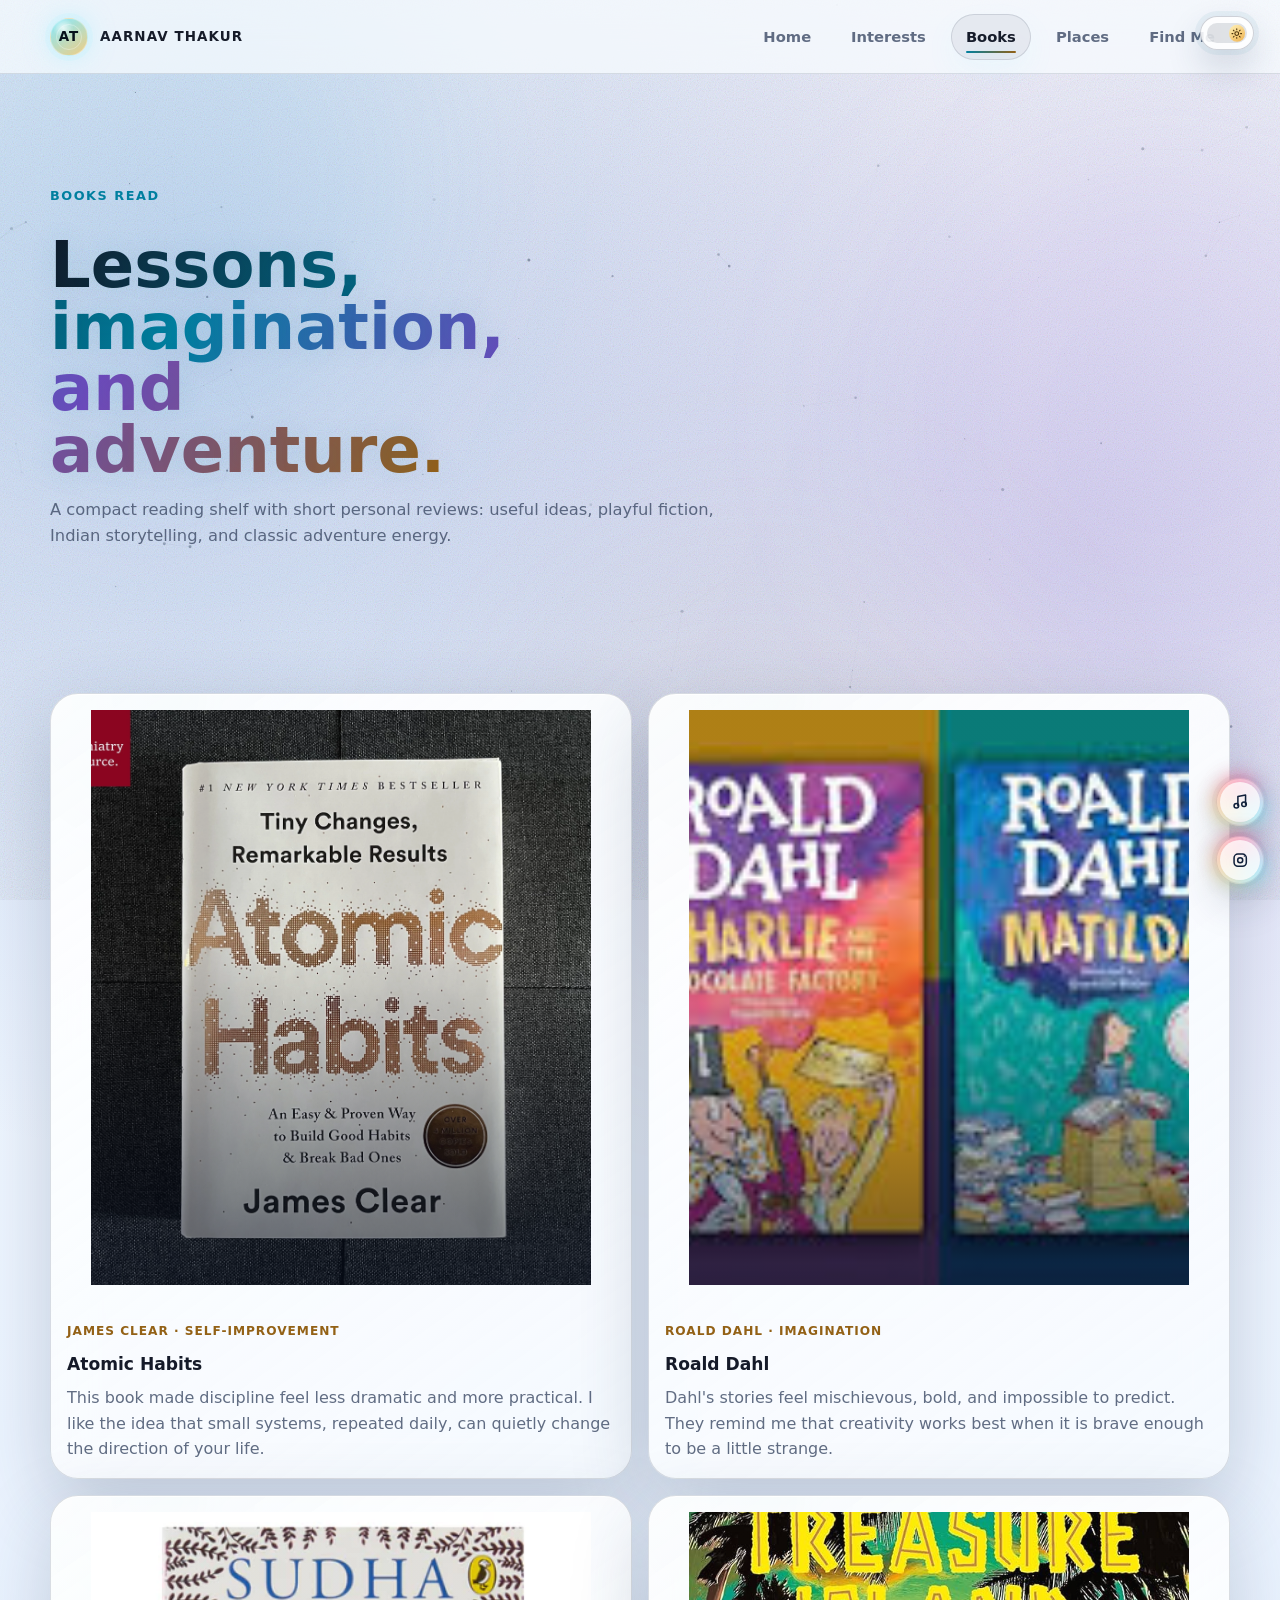
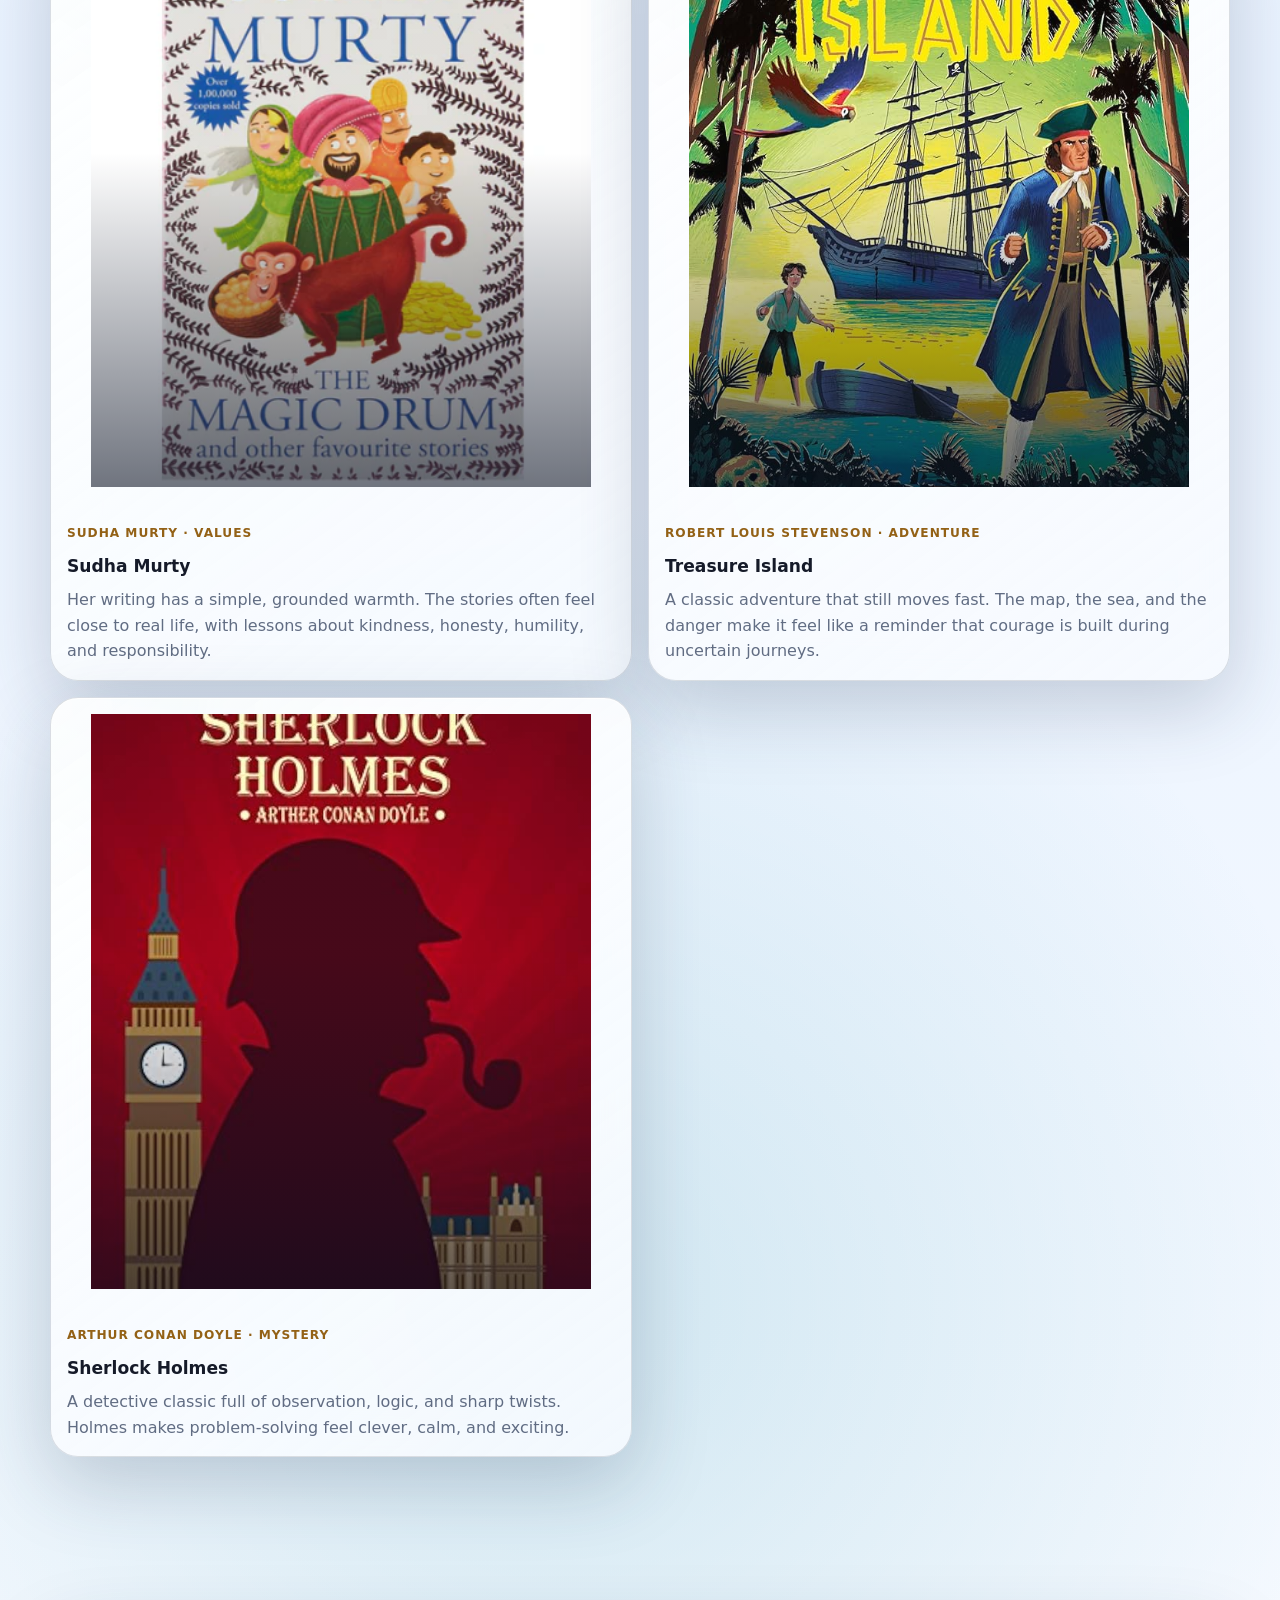
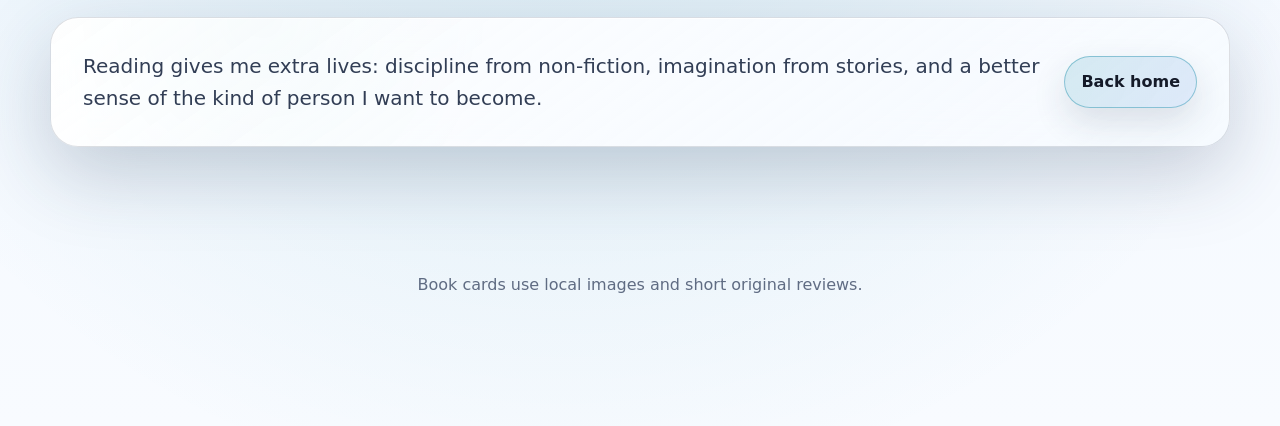
==== commit 2e3a7597: "Add inertia smooth scrolling, button ripple, card sheen, and film-grain texture Co-Authored-By: Devi" ====
--- a/books.html
+++ b/books.html
@@ -143,6 +143,8 @@
       </div>
     </section>
 
+    <script src="./assets/js/lenis.min.js"></script>
+
     <script src="./assets/js/main.js"></script>
   </body>
 </html>
--- a/assets/css/styles.css
+++ b/assets/css/styles.css
@@ -20,6 +20,25 @@
   --header-height: 74px;
 }
 
+html[data-theme="light"] {
+  color-scheme: light;
+  --bg: #edf5ff;
+  --bg-2: #f8fbff;
+  --panel: rgba(255, 255, 255, 0.72);
+  --panel-strong: rgba(20, 34, 62, 0.1);
+  --line: rgba(17, 34, 62, 0.16);
+  --text: rgba(12, 18, 32, 0.96);
+  --muted: rgba(63, 77, 104, 0.82);
+  --soft: rgba(28, 41, 66, 0.9);
+  --cyan: #007f9f;
+  --blue: #285fc7;
+  --purple: #7049bd;
+  --pink: #bd2f68;
+  --gold: #936116;
+  --green: #118556;
+  --shadow: 0 26px 78px rgba(36, 53, 88, 0.22);
+}
+
 * {
   box-sizing: border-box;
 }
@@ -42,6 +61,14 @@
   line-height: 1.6;
 }
 
+html[data-theme="light"] body {
+  background:
+    radial-gradient(circle at 15% 9%, rgba(40, 95, 199, 0.22), transparent 24%),
+    radial-gradient(circle at 84% 15%, rgba(112, 73, 189, 0.18), transparent 23%),
+    radial-gradient(circle at 44% 80%, rgba(0, 127, 159, 0.14), transparent 27%),
+    linear-gradient(180deg, #f8fbff 0%, #eaf3ff 46%, #f8fbff 100%);
+}
+
 a {
   color: inherit;
   text-decoration: none;
@@ -70,12 +97,36 @@
   pointer-events: none;
 }
 
+html[data-theme="light"] #starfield {
+  opacity: 0.78;
+}
+
 .texture-noise {
-  display: none;
+  position: fixed;
+  inset: 0;
+  z-index: -1;
+  pointer-events: none;
+  background-image:
+    linear-gradient(115deg, rgba(255, 255, 255, 0.045), transparent 24%, rgba(123, 232, 255, 0.055) 48%, transparent 72%),
+    radial-gradient(circle, rgba(255, 255, 255, 0.16) 1px, transparent 1px);
+  background-position: 0 0, 0 0;
+  background-size: 160% 160%, 42px 42px;
+  mix-blend-mode: screen;
+  opacity: 0.2;
+  animation: texture-drift 24s linear infinite;
 }
 
 .aurora {
-  display: none;
+  position: fixed;
+  z-index: -1;
+  width: min(44vw, 34rem);
+  aspect-ratio: 1;
+  border-radius: 50%;
+  filter: blur(72px);
+  mix-blend-mode: screen;
+  opacity: 0.38;
+  pointer-events: none;
+  animation: drift 18s ease-in-out infinite alternate;
 }
 
 .aurora-one {
@@ -105,6 +156,38 @@
   to {
     transform: translate3d(2rem, 1.5rem, 0) scale(1.08);
   }
+}
+
+@keyframes texture-drift {
+  to {
+    background-position: 120% 80%, 42px 42px;
+  }
+}
+
+html[data-theme="light"] .texture-noise {
+  mix-blend-mode: multiply;
+  opacity: 0.14;
+}
+
+html[data-theme="light"] .aurora {
+  filter: blur(78px) saturate(1.15);
+  mix-blend-mode: multiply;
+  opacity: 0.26;
+}
+
+.scroll-progress {
+  position: fixed;
+  top: 0;
+  left: 0;
+  z-index: 3000;
+  width: 100%;
+  height: 3px;
+  transform: scaleX(0);
+  transform-origin: left center;
+  background: linear-gradient(90deg, var(--cyan), var(--purple), var(--gold));
+  box-shadow: 0 0 22px rgba(123, 232, 255, 0.48);
+  pointer-events: none;
+  will-change: transform;
 }
 
 .skip-link {
@@ -147,6 +230,11 @@
   background: rgba(5, 8, 20, 0.56);
 }
 
+html[data-theme="light"] .site-header::before {
+  border-bottom-color: rgba(15, 29, 52, 0.12);
+  background: rgba(248, 252, 255, 0.72);
+}
+
 .brand {
   display: inline-flex;
   align-items: center;
@@ -159,17 +247,32 @@
 }
 
 .brand-mark {
+  position: relative;
   display: grid;
   place-items: center;
   width: 38px;
   height: 38px;
-  border: 0;
+  overflow: hidden;
+  border: 1px solid rgba(255, 255, 255, 0.34);
   border-radius: 50%;
   color: #06101b;
   font-weight: 900;
   background:
-    linear-gradient(145deg, rgba(123, 232, 255, 0.95), rgba(179, 139, 255, 0.95));
-  box-shadow: 0 0 24px rgba(123, 232, 255, 0.3);
+    radial-gradient(circle at 34% 25%, rgba(255, 255, 255, 0.72), transparent 28%),
+    linear-gradient(145deg, rgba(123, 232, 255, 0.9), rgba(239, 201, 120, 0.92));
+  background-blend-mode: screen, normal;
+  box-shadow:
+    0 0 0 5px rgba(123, 232, 255, 0.08),
+    0 0 28px rgba(123, 232, 255, 0.36);
+}
+
+.brand-mark::after {
+  content: "";
+  position: absolute;
+  inset: 5px;
+  border: 1px solid rgba(255, 255, 255, 0.32);
+  border-radius: inherit;
+  pointer-events: none;
 }
 
 .nav-links {
@@ -186,13 +289,31 @@
 }
 
 .nav-links a {
+  position: relative;
+  isolation: isolate;
+  overflow: hidden;
   padding: 10px 14px;
   border: 1px solid transparent;
   border-radius: 999px;
   color: var(--muted);
   font-size: 0.92rem;
   font-weight: 600;
-  transition: 0.25s ease;
+  transition: color 220ms ease, border-color 220ms ease, background 220ms ease, box-shadow 220ms ease;
+}
+
+.nav-links a::after {
+  content: "";
+  position: absolute;
+  right: 14px;
+  bottom: 6px;
+  left: 14px;
+  height: 2px;
+  border-radius: 999px;
+  background: linear-gradient(90deg, var(--cyan), var(--gold));
+  box-shadow: 0 0 16px rgba(123, 232, 255, 0.55);
+  transform: scaleX(0);
+  transform-origin: left center;
+  transition: transform 240ms ease;
 }
 
 .nav-links a:hover,
@@ -201,7 +322,115 @@
   color: var(--text);
   border-color: rgba(255, 255, 255, 0.08);
   background: rgba(255, 255, 255, 0.06);
+  box-shadow: 0 12px 28px rgba(123, 232, 255, 0.08);
   transform: none;
+}
+
+.nav-links a:hover::after,
+.nav-links a:focus-visible::after,
+.nav-links a[aria-current="page"]::after {
+  transform: scaleX(1);
+}
+
+html[data-theme="light"] .nav-links a:hover,
+html[data-theme="light"] .nav-links a:focus-visible,
+html[data-theme="light"] .nav-links a[aria-current="page"] {
+  border-color: rgba(15, 29, 52, 0.12);
+  background: rgba(15, 29, 52, 0.06);
+}
+
+.theme-toggle {
+  position: fixed;
+  top: 1rem;
+  right: clamp(0.9rem, 2vw, 1.6rem);
+  z-index: 1002;
+  display: grid;
+  place-items: center;
+  flex: 0 0 auto;
+  width: 3.4rem;
+  height: 2.15rem;
+  border: 1px solid rgba(255, 255, 255, 0.16);
+  border-radius: 999px;
+  background: rgba(255, 255, 255, 0.07);
+  color: var(--text);
+  cursor: pointer;
+  backdrop-filter: blur(18px);
+  transition: transform 180ms ease, border-color 180ms ease, background 180ms ease, box-shadow 180ms ease;
+}
+
+.theme-toggle:hover,
+.theme-toggle:focus-visible {
+  transform: translateY(-1px);
+  border-color: rgba(123, 232, 255, 0.42);
+  box-shadow: 0 12px 34px rgba(123, 232, 255, 0.13);
+}
+
+.theme-toggle__track {
+  position: relative;
+  width: 2.48rem;
+  height: 1.26rem;
+  border-radius: inherit;
+  background: rgba(5, 8, 20, 0.68);
+}
+
+.theme-toggle__thumb {
+  position: absolute;
+  top: 50%;
+  left: 0.12rem;
+  display: grid;
+  place-items: center;
+  width: 1.02rem;
+  height: 1.02rem;
+  border-radius: 50%;
+  background: linear-gradient(145deg, #ffffff, #9af6ff);
+  color: #06101b;
+  transform: translateY(-50%);
+  transition: left 220ms ease, background 220ms ease, color 220ms ease;
+}
+
+.theme-toggle svg {
+  grid-area: 1 / 1;
+  width: 0.72rem;
+  height: 0.72rem;
+  fill: none;
+  stroke: currentColor;
+  stroke-linecap: round;
+  stroke-linejoin: round;
+  stroke-width: 2.2;
+  transition: opacity 180ms ease, transform 180ms ease;
+}
+
+.theme-toggle__sun {
+  opacity: 0;
+  transform: scale(0.6) rotate(-40deg);
+}
+
+html[data-theme="light"] .theme-toggle {
+  border-color: rgba(17, 34, 62, 0.2);
+  background: rgba(255, 255, 255, 0.82);
+  box-shadow:
+    0 16px 36px rgba(36, 53, 88, 0.2),
+    0 0 0 5px rgba(0, 127, 159, 0.06);
+}
+
+html[data-theme="light"] .theme-toggle__track {
+  background: rgba(15, 29, 52, 0.12);
+}
+
+html[data-theme="light"] .theme-toggle__thumb {
+  left: 1.34rem;
+  background: linear-gradient(145deg, #fff2b9, #efb24f);
+  color: #4a3109;
+}
+
+html[data-theme="light"] .theme-toggle__moon {
+  opacity: 0;
+  transform: scale(0.6) rotate(40deg);
+}
+
+html[data-theme="light"] .theme-toggle__sun {
+  opacity: 1;
+  transform: scale(1) rotate(0);
 }
 
 .nav-toggle {
@@ -245,6 +474,25 @@
   padding: clamp(3rem, 8vw, 6rem) 0 clamp(2rem, 5vw, 4rem);
 }
 
+.hero::before {
+  content: "";
+  position: absolute;
+  top: clamp(2rem, 8vw, 5rem);
+  right: -8vw;
+  width: min(46vw, 34rem);
+  height: min(46vw, 34rem);
+  border-radius: 42% 58% 62% 38%;
+  background:
+    radial-gradient(circle at 35% 35%, rgba(123, 232, 255, 0.3), transparent 34%),
+    radial-gradient(circle at 70% 62%, rgba(239, 201, 120, 0.18), transparent 34%),
+    linear-gradient(135deg, rgba(109, 166, 255, 0.18), rgba(255, 92, 147, 0.12));
+  filter: blur(12px);
+  opacity: 0.72;
+  pointer-events: none;
+  transform: translate3d(calc(var(--parallax-x, 0) * 18px), calc(var(--parallax-y, 0) * 14px), 0);
+  transition: transform 260ms ease-out;
+}
+
 .hero-copy {
   position: relative;
   z-index: 1;
@@ -294,6 +542,11 @@
   font-weight: 900;
 }
 
+.hero-copy h1 {
+  max-width: 11.5ch;
+  font-size: clamp(3.65rem, 9.25vw, 8.15rem);
+}
+
 .gradient-text {
   color: transparent;
   background: linear-gradient(110deg, #fff 0%, #9af6ff 34%, #b88dff 62%, #ffd36f 100%);
@@ -302,11 +555,66 @@
   text-shadow: 0 0 40px rgba(70, 232, 255, 0.1);
 }
 
+.hero-copy h1 .gradient-text {
+  position: relative;
+  display: inline;
+}
+
+.hero-copy h1 .gradient-text.is-typing::after {
+  content: "";
+  display: inline-block;
+  width: 0.06em;
+  height: 0.78em;
+  margin-left: 0.08em;
+  border-radius: 999px;
+  background: linear-gradient(180deg, #ffffff, var(--cyan));
+  box-shadow: 0 0 24px rgba(123, 232, 255, 0.72);
+  transform: translateY(0.08em);
+  animation: typing-caret 760ms steps(1, end) infinite;
+}
+
+@keyframes typing-caret {
+  0%,
+  46% {
+    opacity: 1;
+  }
+  47%,
+  100% {
+    opacity: 0;
+  }
+}
+
 .hero-lede {
   max-width: 59ch;
+  min-height: 4.9em;
   margin-bottom: 1.5rem;
   color: var(--soft);
   font-size: clamp(1.05rem, 1.6vw, 1.25rem);
+}
+
+.lede-type-text {
+  display: inline-block;
+  min-width: 0;
+  color: var(--text);
+  font-weight: 850;
+  text-shadow: 0 0 24px rgba(123, 232, 255, 0.18);
+}
+
+.lede-prefix,
+.lede-suffix {
+  color: var(--soft);
+}
+
+.lede-type-caret {
+  display: inline-block;
+  width: 0.12em;
+  height: 1.05em;
+  margin: 0 0.18em 0 0.04em;
+  border-radius: 999px;
+  background: var(--gold);
+  box-shadow: 0 0 18px rgba(239, 201, 120, 0.62);
+  transform: translateY(0.16em);
+  animation: typing-caret 760ms steps(1, end) infinite;
 }
 
 .hero-actions,
@@ -319,6 +627,9 @@
 }
 
 .button {
+  position: relative;
+  isolation: isolate;
+  overflow: hidden;
   display: inline-flex;
   align-items: center;
   justify-content: center;
@@ -334,12 +645,47 @@
   transition: transform 180ms ease, border-color 180ms ease, background 180ms ease, box-shadow 180ms ease;
 }
 
+.button::after {
+  content: "";
+  position: absolute;
+  inset: -1px;
+  z-index: 0;
+  background: linear-gradient(115deg, transparent 0 34%, rgba(255, 255, 255, 0.22) 45%, transparent 56% 100%);
+  pointer-events: none;
+  transform: translateX(-125%);
+  transition: transform 560ms ease;
+}
+
 .button:hover,
 .button:focus-visible {
   transform: translateY(-2px);
   border-color: rgba(70, 232, 255, 0.48);
   background: rgba(70, 232, 255, 0.1);
   box-shadow: 0 18px 46px rgba(70, 232, 255, 0.12);
+}
+
+.button:hover::after,
+.button:focus-visible::after {
+  transform: translateX(125%);
+}
+
+.button svg,
+.icon-button svg,
+.play-button svg {
+  transition: transform 200ms ease, filter 200ms ease;
+}
+
+.button:hover svg,
+.button:focus-visible svg {
+  transform: translateX(2px) rotate(-4deg);
+}
+
+.icon-button:hover svg,
+.icon-button:focus-visible svg,
+.play-button:hover svg,
+.play-button:focus-visible svg {
+  filter: drop-shadow(0 0 10px rgba(123, 232, 255, 0.42));
+  transform: scale(1.08) rotate(-5deg);
 }
 
 .button.primary {
@@ -400,6 +746,20 @@
   place-items: center;
   transform: translate3d(calc(var(--parallax-x, 0) * -10px), calc(var(--parallax-y, 0) * -7px), 0);
   transition: transform 220ms ease-out;
+  will-change: transform;
+}
+
+.portrait-frame::before {
+  content: "";
+  position: absolute;
+  width: min(100%, 452px);
+  aspect-ratio: 1;
+  border-radius: 38% 62% 42% 58%;
+  background:
+    conic-gradient(from 180deg, rgba(123, 232, 255, 0), rgba(123, 232, 255, 0.26), rgba(239, 201, 120, 0.18), rgba(255, 92, 147, 0.12), rgba(123, 232, 255, 0));
+  filter: blur(20px);
+  opacity: 0.62;
+  animation: slow-spin 38s linear infinite reverse;
 }
 
 .portrait-orbit {
@@ -452,6 +812,9 @@
     0 0 0 12px rgba(255, 255, 255, 0.035),
     0 0 90px rgba(70, 232, 255, 0.25),
     var(--shadow);
+  animation: portrait-drift 7.5s ease-in-out infinite;
+  transition: box-shadow 420ms ease, filter 420ms ease, transform 420ms ease;
+  will-change: transform;
 }
 
 .portrait::after {
@@ -483,6 +846,9 @@
   background: rgba(7, 10, 23, 0.68);
   backdrop-filter: blur(22px);
   box-shadow: var(--shadow);
+  animation: soft-card-float 7.8s ease-in-out infinite;
+  transition: border-color 420ms ease, box-shadow 420ms ease, transform 420ms ease;
+  will-change: transform;
 }
 
 .hero-card strong {
@@ -508,6 +874,49 @@
   background: rgba(255, 255, 255, 0.065);
   backdrop-filter: blur(18px);
   box-shadow: var(--shadow);
+  animation: soft-card-float 7s ease-in-out infinite reverse;
+  transition: border-color 420ms ease, box-shadow 420ms ease, transform 420ms ease;
+  will-change: transform;
+}
+
+.hero-visual:hover .portrait {
+  animation-play-state: paused;
+  transform: translateY(-9px) scale(1.012);
+  filter: saturate(1.08) contrast(1.03);
+  box-shadow:
+    0 0 0 12px rgba(255, 255, 255, 0.05),
+    0 0 115px rgba(123, 232, 255, 0.36),
+    0 26px 90px rgba(0, 0, 0, 0.52);
+}
+
+.hero-visual:hover .floating-badge,
+.hero-visual:hover .hero-card {
+  animation-play-state: paused;
+  border-color: rgba(123, 232, 255, 0.34);
+  box-shadow:
+    0 18px 70px rgba(0, 0, 0, 0.44),
+    0 0 42px rgba(123, 232, 255, 0.2);
+  transform: translateY(-8px);
+}
+
+@keyframes portrait-drift {
+  0%,
+  100% {
+    transform: translate3d(0, 0, 0) rotate(0deg);
+  }
+  50% {
+    transform: translate3d(0, -10px, 0) rotate(0.35deg);
+  }
+}
+
+@keyframes soft-card-float {
+  0%,
+  100% {
+    transform: translate3d(0, 0, 0);
+  }
+  50% {
+    transform: translate3d(0, -7px, 0);
+  }
 }
 
 .floating-badge span {
@@ -537,6 +946,18 @@
   height: 1px;
   margin: 0 auto;
   background: linear-gradient(90deg, transparent, rgba(70, 232, 255, 0.48), rgba(255, 211, 111, 0.2), transparent);
+  background-size: 200% 100%;
+  animation: line-glow-flow 9s ease-in-out infinite;
+}
+
+@keyframes line-glow-flow {
+  0%,
+  100% {
+    background-position: 0% 50%;
+  }
+  50% {
+    background-position: 100% 50%;
+  }
 }
 
 .section-kicker {
@@ -628,6 +1049,7 @@
     rgba(4, 7, 17, 0.55);
   box-shadow: 0 18px 50px rgba(0, 0, 0, 0.22);
   backdrop-filter: blur(22px);
+  transition: transform 260ms cubic-bezier(0.2, 0.8, 0.2, 1), border-color 220ms ease, box-shadow 220ms ease, background 220ms ease;
 }
 
 .glass-card::before,
@@ -660,6 +1082,18 @@
   opacity: 1;
 }
 
+.glass-card:hover,
+.stat-card:hover,
+.timeline-card:hover,
+.contact-card:hover,
+.channel-card:hover {
+  border-color: rgba(123, 232, 255, 0.28);
+  box-shadow:
+    0 26px 70px rgba(0, 0, 0, 0.28),
+    0 0 40px rgba(123, 232, 255, 0.08);
+  transform: translateY(-4px);
+}
+
 .glass-card {
   padding: clamp(1.1rem, 2vw, 1.5rem);
 }
@@ -722,7 +1156,7 @@
 
 .feature-card {
   min-height: 175px;
-  transition: transform 220ms ease, border-color 220ms ease;
+  transition: transform 260ms cubic-bezier(0.2, 0.8, 0.2, 1), border-color 220ms ease, box-shadow 220ms ease;
 }
 
 .feature-card:hover {
@@ -743,6 +1177,14 @@
   background: rgba(255, 255, 255, 0.08);
   color: var(--cyan);
   box-shadow: 0 0 34px rgba(70, 232, 255, 0.14);
+  transition: transform 220ms ease, box-shadow 220ms ease;
+}
+
+.feature-card:hover .feature-icon,
+.stat-card:hover .stat-icon,
+.contact-card:hover .contact-icon {
+  box-shadow: 0 0 38px rgba(123, 232, 255, 0.28);
+  transform: translateY(-2px) scale(1.04);
 }
 
 .feature-card h3,
@@ -934,7 +1376,7 @@
 
 .video-card {
   cursor: pointer;
-  transition: transform 220ms ease, border-color 220ms ease;
+  transition: transform 260ms cubic-bezier(0.2, 0.8, 0.2, 1), border-color 220ms ease, box-shadow 220ms ease;
 }
 
 .video-card:hover {
@@ -1052,7 +1494,7 @@
 
 .book-card,
 .place-card {
-  transition: transform 220ms ease, border-color 220ms ease;
+  transition: transform 260ms cubic-bezier(0.2, 0.8, 0.2, 1), border-color 220ms ease, box-shadow 220ms ease;
 }
 
 .book-card:hover,
@@ -1190,17 +1632,57 @@
 }
 
 .floating-actions .icon-button {
+  position: relative;
+  isolation: isolate;
   width: 3rem;
   height: 3rem;
+  border: 1px solid rgba(255, 255, 255, 0.38);
   border-radius: 50%;
-  background: rgba(9, 12, 28, 0.75);
+  background:
+    radial-gradient(circle at 32% 24%, rgba(255, 255, 255, 0.32), transparent 26%),
+    linear-gradient(145deg, rgba(11, 20, 45, 0.95), rgba(31, 39, 82, 0.92));
   backdrop-filter: blur(18px);
-  box-shadow: 0 12px 40px rgba(0, 0, 0, 0.28);
+  box-shadow:
+    0 18px 46px rgba(0, 0, 0, 0.42),
+    0 0 0 4px rgba(255, 255, 255, 0.05),
+    0 0 32px rgba(123, 232, 255, 0.22);
+}
+
+.floating-actions .icon-button::before {
+  content: "";
+  position: absolute;
+  inset: -5px;
+  z-index: -1;
+  border-radius: inherit;
+  background: conic-gradient(from 120deg, rgba(123, 232, 255, 0.82), rgba(239, 201, 120, 0.88), rgba(255, 92, 147, 0.8), rgba(123, 232, 255, 0.82));
+  opacity: 0.78;
+  filter: blur(8px);
+  animation: beacon-pulse 2.6s ease-in-out infinite;
+}
+
+.floating-actions .icon-button::after {
+  content: "";
+  position: absolute;
+  inset: 3px;
+  z-index: -1;
+  border-radius: inherit;
+  background: rgba(5, 8, 20, 0.7);
 }
 
 .audio-toggle.is-playing {
   color: var(--green);
-  box-shadow: 0 0 38px rgba(114, 255, 188, 0.22);
+  box-shadow:
+    0 18px 46px rgba(0, 0, 0, 0.42),
+    0 0 0 4px rgba(114, 255, 188, 0.12),
+    0 0 44px rgba(114, 255, 188, 0.42);
+}
+
+.audio-toggle.is-playing::before {
+  background: conic-gradient(from 120deg, rgba(114, 255, 188, 0.9), rgba(123, 232, 255, 0.85), rgba(239, 201, 120, 0.78), rgba(114, 255, 188, 0.9));
+}
+
+.audio-toggle.needs-tap {
+  color: var(--gold);
 }
 
 .audio-toggle,
@@ -1209,8 +1691,113 @@
   animation: soft-vibrate 2.8s ease-in-out infinite;
 }
 
+.instagram-float::before {
+  background: conic-gradient(from 120deg, rgba(255, 92, 147, 0.92), rgba(239, 201, 120, 0.9), rgba(123, 232, 255, 0.82), rgba(255, 92, 147, 0.92));
+}
+
 .audio-toggle {
   animation-delay: 0.6s;
+}
+
+.audio-popover {
+  position: absolute;
+  right: 0;
+  bottom: 7.25rem;
+  width: min(82vw, 310px);
+  padding: 1rem;
+  border: 1px solid rgba(123, 232, 255, 0.2);
+  border-radius: var(--radius);
+  background:
+    radial-gradient(circle at 18% 12%, rgba(123, 232, 255, 0.15), transparent 9rem),
+    rgba(8, 11, 27, 0.92);
+  box-shadow: var(--shadow), 0 0 34px rgba(123, 232, 255, 0.14);
+  backdrop-filter: blur(24px);
+  opacity: 0;
+  transform: translateY(0.8rem) scale(0.96);
+  pointer-events: none;
+  transition: opacity 180ms ease, transform 180ms ease;
+}
+
+.audio-popover.is-open {
+  opacity: 1;
+  transform: translateY(0) scale(1);
+  pointer-events: auto;
+}
+
+.audio-popover strong {
+  display: block;
+  margin-bottom: 0.25rem;
+}
+
+.audio-popover p {
+  margin: 0 0 0.8rem;
+  color: var(--muted);
+  font-size: 0.86rem;
+}
+
+.audio-track-list {
+  display: grid;
+  gap: 0.45rem;
+}
+
+.audio-track,
+.audio-pause-control {
+  width: 100%;
+  border: 1px solid rgba(255, 255, 255, 0.12);
+  border-radius: 16px;
+  background: rgba(255, 255, 255, 0.06);
+  color: var(--text);
+  cursor: pointer;
+  text-align: left;
+  transition: transform 180ms ease, border-color 180ms ease, background 180ms ease;
+}
+
+.audio-track {
+  display: flex;
+  align-items: center;
+  gap: 0.65rem;
+  padding: 0.62rem 0.72rem;
+  font-size: 0.9rem;
+  font-weight: 800;
+}
+
+.audio-track span {
+  color: var(--gold);
+  font-size: 0.72rem;
+  letter-spacing: 0.12em;
+}
+
+.audio-track:hover,
+.audio-track:focus-visible,
+.audio-pause-control:hover,
+.audio-pause-control:focus-visible {
+  transform: translateY(-1px);
+  border-color: rgba(123, 232, 255, 0.34);
+  background: rgba(123, 232, 255, 0.1);
+}
+
+.audio-track.is-active {
+  border-color: rgba(114, 255, 188, 0.42);
+  background: rgba(114, 255, 188, 0.12);
+}
+
+.audio-pause-control {
+  margin-top: 0.75rem;
+  padding: 0.68rem 0.78rem;
+  text-align: center;
+  font-weight: 900;
+}
+
+@keyframes beacon-pulse {
+  0%,
+  100% {
+    opacity: 0.56;
+    transform: scale(0.96);
+  }
+  50% {
+    opacity: 0.94;
+    transform: scale(1.04);
+  }
 }
 
 @keyframes soft-vibrate {
@@ -1281,6 +1868,175 @@
   pointer-events: auto;
 }
 
+html[data-theme="light"] .hero::before,
+html[data-theme="light"] .portrait-frame::before {
+  opacity: 0.66;
+  filter: blur(16px) saturate(1.25);
+}
+
+html[data-theme="light"] .gradient-text {
+  background: linear-gradient(110deg, #101827 0%, #007f9f 34%, #7049bd 62%, #936116 100%);
+  background-clip: text;
+  -webkit-background-clip: text;
+  text-shadow: 0 0 28px rgba(0, 127, 159, 0.12);
+}
+
+html[data-theme="light"] .hero-card,
+html[data-theme="light"] .floating-badge,
+html[data-theme="light"] .glass-card:not(.mini-profile):not(.contact-profile):not(.sports-panel):not(.achievement-ring),
+html[data-theme="light"] .feature-card,
+html[data-theme="light"] .book-card,
+html[data-theme="light"] .place-card,
+html[data-theme="light"] .timeline-card,
+html[data-theme="light"] .video-card,
+html[data-theme="light"] .contact-card,
+html[data-theme="light"] .stat-card,
+html[data-theme="light"] .quote-band,
+html[data-theme="light"] .channel-card {
+  border-color: rgba(17, 34, 62, 0.14);
+  background:
+    linear-gradient(145deg, rgba(255, 255, 255, 0.84), rgba(242, 248, 255, 0.64)),
+    radial-gradient(circle at 18% 0%, rgba(0, 127, 159, 0.11), transparent 14rem),
+    rgba(255, 255, 255, 0.7);
+  box-shadow:
+    var(--shadow),
+    inset 0 1px 0 rgba(255, 255, 255, 0.78);
+}
+
+html[data-theme="light"] .glass-card::before,
+html[data-theme="light"] .feature-card::before,
+html[data-theme="light"] .book-card::before,
+html[data-theme="light"] .place-card::before,
+html[data-theme="light"] .timeline-card::before,
+html[data-theme="light"] .video-card::before,
+html[data-theme="light"] .contact-card::before,
+html[data-theme="light"] .stat-card::before {
+  background:
+    linear-gradient(120deg, rgba(255, 255, 255, 0.72), transparent 34%),
+    radial-gradient(circle at var(--cursor-x, 50%) var(--cursor-y, 50%), rgba(0, 127, 159, 0.2), transparent 30%);
+}
+
+html[data-theme="light"] .feature-card:hover,
+html[data-theme="light"] .book-card:hover,
+html[data-theme="light"] .place-card:hover,
+html[data-theme="light"] .social-row:hover {
+  border-color: rgba(0, 127, 159, 0.34);
+  box-shadow:
+    0 28px 74px rgba(36, 53, 88, 0.24),
+    0 0 36px rgba(0, 127, 159, 0.14);
+}
+
+html[data-theme="light"] .mini-profile,
+html[data-theme="light"] .contact-profile {
+  border-color: rgba(17, 34, 62, 0.14);
+  background:
+    linear-gradient(180deg, rgba(248, 252, 255, 0.06), rgba(8, 16, 34, 0.5)),
+    url("../images/profile-family-hero.jpg") center 42% / cover;
+  box-shadow: var(--shadow);
+}
+
+html[data-theme="light"] .mini-profile-content {
+  border-color: rgba(17, 34, 62, 0.14);
+  background: rgba(255, 255, 255, 0.74);
+  box-shadow: 0 16px 46px rgba(36, 53, 88, 0.18);
+}
+
+html[data-theme="light"] .sports-panel {
+  border-color: rgba(17, 34, 62, 0.14);
+  background:
+    radial-gradient(circle at 18% 28%, rgba(147, 97, 22, 0.14), transparent 16rem),
+    radial-gradient(circle at 88% 78%, rgba(0, 127, 159, 0.14), transparent 18rem),
+    linear-gradient(140deg, rgba(255, 255, 255, 0.82), rgba(242, 248, 255, 0.56));
+  box-shadow: var(--shadow);
+}
+
+html[data-theme="light"] .achievement-ring {
+  border-color: rgba(17, 34, 62, 0.14);
+  background:
+    radial-gradient(circle at 50% 50%, rgba(0, 127, 159, 0.1), transparent 16rem),
+    rgba(255, 255, 255, 0.72);
+  box-shadow: var(--shadow);
+}
+
+html[data-theme="light"] .meta-pill,
+html[data-theme="light"] .chip,
+html[data-theme="light"] .tool-pill,
+html[data-theme="light"] .social-row,
+html[data-theme="light"] .audio-popover,
+html[data-theme="light"] .insta-popover {
+  border-color: rgba(15, 29, 52, 0.12);
+  background:
+    linear-gradient(145deg, rgba(255, 255, 255, 0.84), rgba(242, 248, 255, 0.66)),
+    rgba(255, 255, 255, 0.74);
+  box-shadow:
+    0 16px 42px rgba(36, 53, 88, 0.18),
+    inset 0 1px 0 rgba(255, 255, 255, 0.72);
+}
+
+html[data-theme="light"] .button {
+  border-color: rgba(17, 34, 62, 0.14);
+  background: rgba(255, 255, 255, 0.64);
+  box-shadow: 0 14px 34px rgba(36, 53, 88, 0.14);
+}
+
+html[data-theme="light"] .button:hover,
+html[data-theme="light"] .button:focus-visible {
+  border-color: rgba(0, 127, 159, 0.36);
+  background: rgba(0, 127, 159, 0.09);
+  box-shadow: 0 18px 46px rgba(0, 127, 159, 0.14);
+}
+
+html[data-theme="light"] .button.primary {
+  border-color: rgba(0, 127, 159, 0.38);
+  background: linear-gradient(120deg, rgba(0, 127, 159, 0.14), rgba(47, 109, 214, 0.12));
+}
+
+html[data-theme="light"] .button.gold {
+  border-color: rgba(155, 104, 29, 0.34);
+  background: linear-gradient(120deg, rgba(239, 178, 79, 0.17), rgba(201, 54, 110, 0.08));
+}
+
+html[data-theme="light"] .portrait {
+  background: #f4f8ff;
+  border-color: rgba(17, 34, 62, 0.18);
+  box-shadow:
+    0 0 0 12px rgba(15, 29, 52, 0.035),
+    0 0 80px rgba(47, 109, 214, 0.18),
+    var(--shadow);
+}
+
+html[data-theme="light"] .portrait::after,
+html[data-theme="light"] .channel-avatar::after {
+  background:
+    linear-gradient(140deg, rgba(255, 255, 255, 0.18), transparent 34%),
+    radial-gradient(circle at 50% 108%, rgba(0, 127, 159, 0.18), transparent 42%);
+}
+
+html[data-theme="light"] .place-image::after,
+html[data-theme="light"] .book-cover::after {
+  background: linear-gradient(180deg, rgba(255, 255, 255, 0.02) 42%, rgba(8, 16, 34, 0.58));
+}
+
+html[data-theme="light"] .floating-actions .icon-button {
+  border-color: rgba(15, 29, 52, 0.16);
+  background:
+    radial-gradient(circle at 32% 24%, rgba(255, 255, 255, 0.5), transparent 26%),
+    linear-gradient(145deg, rgba(255, 255, 255, 0.95), rgba(231, 241, 255, 0.92));
+  box-shadow:
+    0 18px 40px rgba(38, 54, 84, 0.22),
+    0 0 0 4px rgba(15, 29, 52, 0.04),
+    0 0 28px rgba(0, 127, 159, 0.16);
+}
+
+html[data-theme="light"] .floating-actions .icon-button::after {
+  background: rgba(255, 255, 255, 0.76);
+}
+
+html[data-theme="light"] .audio-toggle,
+html[data-theme="light"] .instagram-float {
+  color: #10203a;
+}
+
 .video-modal__backdrop {
   position: absolute;
   inset: 0;
@@ -1340,27 +2096,47 @@
   color: var(--muted);
 }
 
+html[data-theme="light"] .video-modal__panel {
+  border-color: rgba(15, 29, 52, 0.14);
+  background: #f7fbff;
+}
+
+html[data-theme="light"] .modal-close {
+  background: rgba(15, 29, 52, 0.12);
+}
+
+html[data-theme="light"] .modal-placeholder {
+  background:
+    radial-gradient(circle at 30% 18%, rgba(0, 127, 159, 0.12), transparent 18rem),
+    radial-gradient(circle at 78% 80%, rgba(155, 104, 29, 0.1), transparent 18rem),
+    #f7fbff;
+}
+
 [data-reveal] {
   opacity: 0;
-  transform: translateY(24px);
-  transition: opacity 700ms ease, transform 700ms ease;
+  filter: blur(8px);
+  transform: translateY(30px) scale(0.985);
+  transition: opacity 760ms ease, transform 760ms cubic-bezier(0.2, 0.8, 0.2, 1), filter 760ms ease;
+  transition-delay: var(--reveal-delay, 0ms);
+  will-change: opacity, transform, filter;
 }
 
 [data-reveal].is-visible {
   opacity: 1;
+  filter: blur(0);
   transform: translateY(0);
 }
 
 .delay-1 {
-  transition-delay: 90ms;
+  --reveal-delay: 90ms;
 }
 
 .delay-2 {
-  transition-delay: 170ms;
+  --reveal-delay: 170ms;
 }
 
 .delay-3 {
-  transition-delay: 250ms;
+  --reveal-delay: 250ms;
 }
 
 @media (max-width: 980px) {
@@ -1451,6 +2227,10 @@
     font-size: clamp(3.3rem, 18vw, 5.2rem);
   }
 
+  .hero-copy h1 {
+    font-size: clamp(3.05rem, 16vw, 5rem);
+  }
+
   .hero-lede {
     font-size: 1rem;
   }
@@ -1512,6 +2292,137 @@
     right: 0;
     bottom: 3.6rem;
   }
+}
+
+/* Smooth inertia scrolling (Lenis) */
+html.lenis,
+html.lenis body {
+  height: auto;
+}
+
+.lenis.lenis-smooth {
+  scroll-behavior: auto !important;
+}
+
+.lenis.lenis-smooth [data-lenis-prevent] {
+  overscroll-behavior: contain;
+}
+
+.lenis.lenis-stopped {
+  overflow: hidden;
+}
+
+.lenis.lenis-smooth iframe {
+  pointer-events: none;
+}
+
+/* Film-grain texture overlay */
+.texture-grain {
+  position: fixed;
+  inset: 0;
+  z-index: -1;
+  pointer-events: none;
+  opacity: 0.42;
+  mix-blend-mode: soft-light;
+  background-image: url("data:image/svg+xml,%3Csvg xmlns='http://www.w3.org/2000/svg' width='200' height='200'%3E%3Cfilter id='n'%3E%3CfeTurbulence type='fractalNoise' baseFrequency='0.85' numOctaves='2' stitchTiles='stitch'/%3E%3C/filter%3E%3Crect width='100%25' height='100%25' filter='url(%23n)'/%3E%3C/svg%3E");
+  background-size: 190px 190px;
+  animation: grain-shift 5.4s steps(7) infinite;
+}
+
+html[data-theme="light"] .texture-grain {
+  opacity: 0.26;
+  mix-blend-mode: multiply;
+}
+
+@keyframes grain-shift {
+  0% { transform: translate3d(0, 0, 0); }
+  20% { transform: translate3d(-6%, 4%, 0); }
+  40% { transform: translate3d(5%, -7%, 0); }
+  60% { transform: translate3d(-4%, 6%, 0); }
+  80% { transform: translate3d(7%, 3%, 0); }
+  100% { transform: translate3d(0, 0, 0); }
+}
+
+/* Tactile button micro-interactions */
+.button,
+.icon-button,
+.play-button,
+.modal-close {
+  -webkit-tap-highlight-color: transparent;
+}
+
+.button:active,
+.icon-button:active,
+.play-button:active,
+.modal-close:active {
+  transform: translateY(0) scale(0.95);
+  transition-duration: 90ms;
+}
+
+.btn-ripple {
+  position: absolute;
+  z-index: 0;
+  border-radius: 50%;
+  background: radial-gradient(circle, rgba(255, 255, 255, 0.5), rgba(255, 255, 255, 0) 70%);
+  transform: scale(0);
+  opacity: 0.85;
+  pointer-events: none;
+  mix-blend-mode: screen;
+  animation: btn-ripple 600ms cubic-bezier(0.22, 0.61, 0.36, 1) forwards;
+}
+
+@keyframes btn-ripple {
+  to {
+    transform: scale(2.6);
+    opacity: 0;
+  }
+}
+
+/* Animated sheen sweep on cards while hovered */
+.glass-card,
+.feature-card,
+.book-card,
+.place-card,
+.video-card,
+.contact-card,
+.stat-card,
+.timeline-card {
+  --sheen-x: -120%;
+}
+
+.glass-card::after,
+.feature-card::after,
+.book-card::after,
+.place-card::after,
+.video-card::after,
+.contact-card::after,
+.stat-card::after,
+.timeline-card::after {
+  content: "";
+  position: absolute;
+  inset: 0;
+  z-index: 1;
+  border-radius: inherit;
+  background: linear-gradient(115deg, transparent 0 38%, rgba(255, 255, 255, 0.14) 50%, transparent 62% 100%);
+  transform: translateX(var(--sheen-x));
+  pointer-events: none;
+  transition: transform 720ms cubic-bezier(0.2, 0.8, 0.2, 1);
+}
+
+.glass-card:hover::after,
+.feature-card:hover::after,
+.book-card:hover::after,
+.place-card:hover::after,
+.video-card:hover::after,
+.contact-card:hover::after,
+.stat-card:hover::after,
+.timeline-card:hover::after {
+  --sheen-x: 120%;
+}
+
+/* Springier scroll reveals */
+[data-reveal] {
+  transition: opacity 720ms ease, transform 820ms cubic-bezier(0.22, 1, 0.36, 1), filter 720ms ease;
 }
 
 @media (prefers-reduced-motion: reduce) {
@@ -1524,7 +2435,16 @@
     transition-duration: 0.001ms !important;
   }
 
+  .texture-grain {
+    display: none;
+  }
+
   #starfield {
     display: none;
   }
-}
+
+  .texture-noise,
+  .aurora {
+    display: none;
+  }
+}
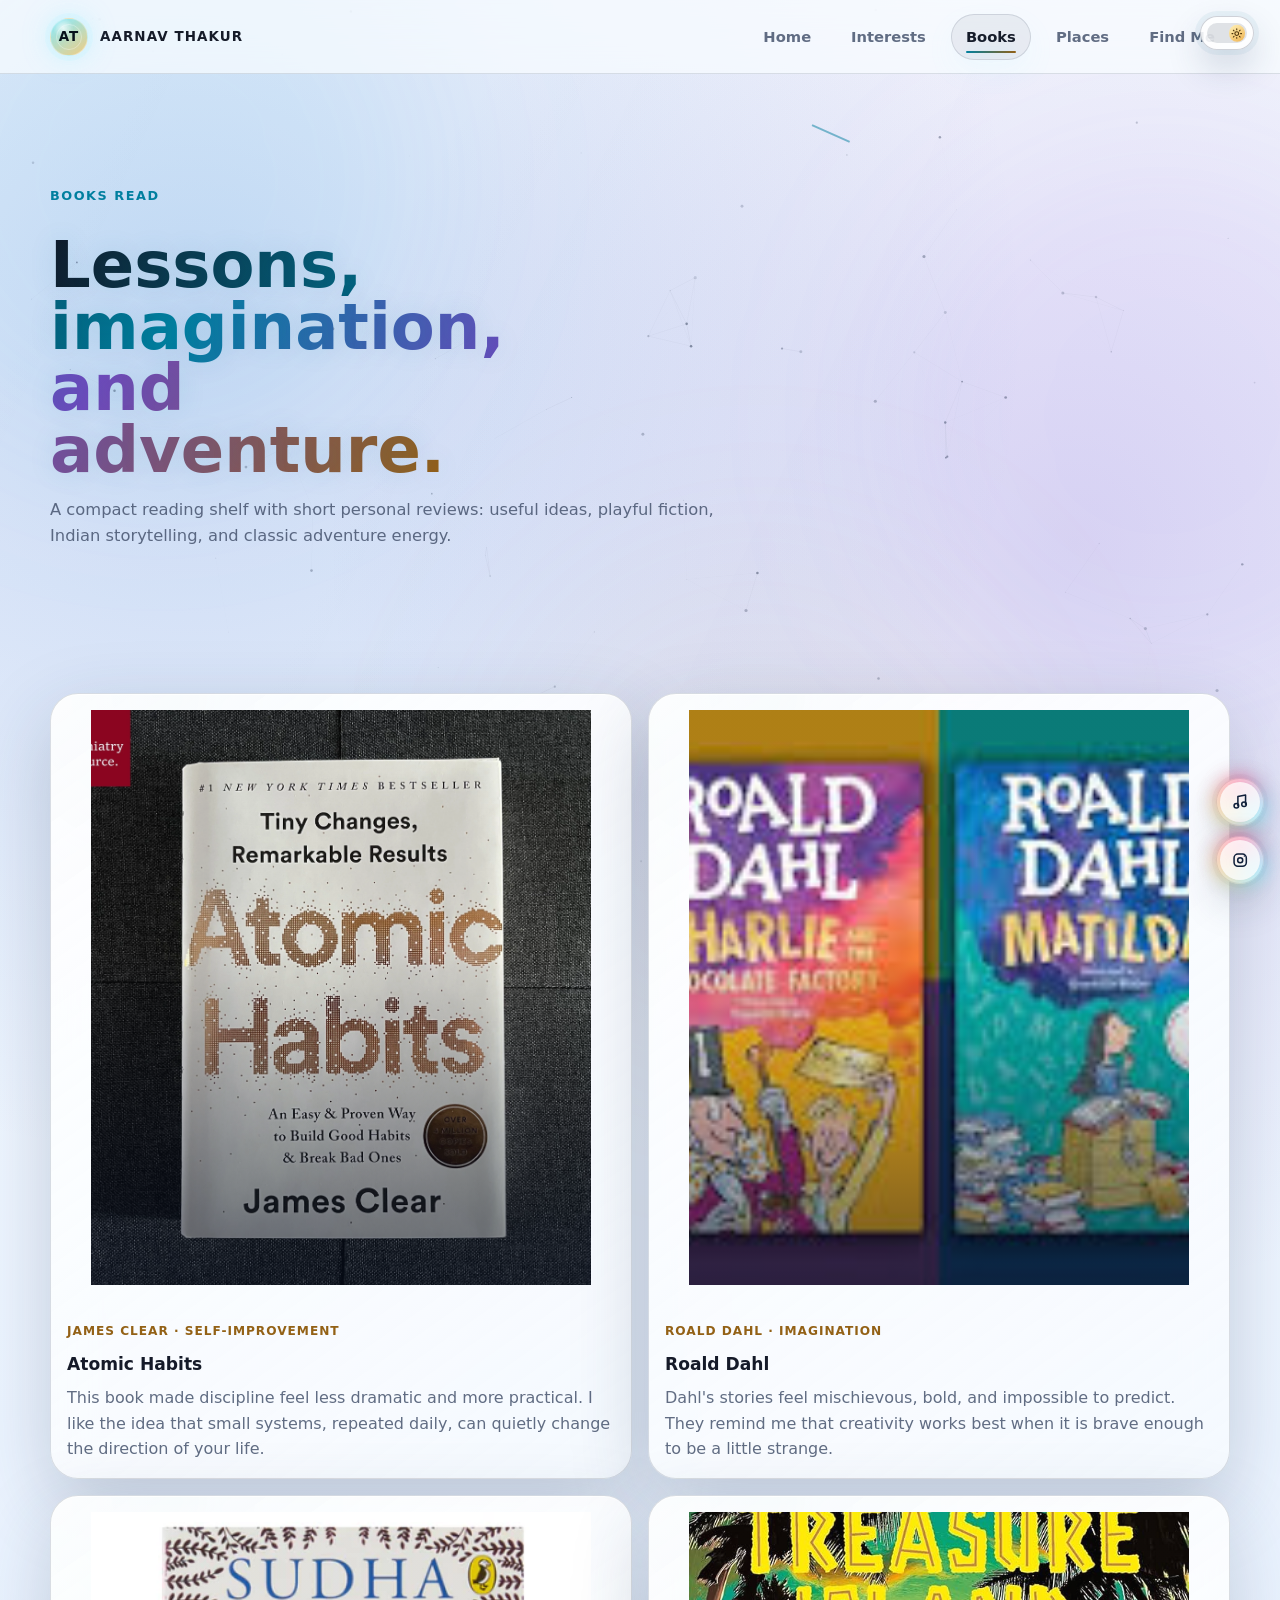
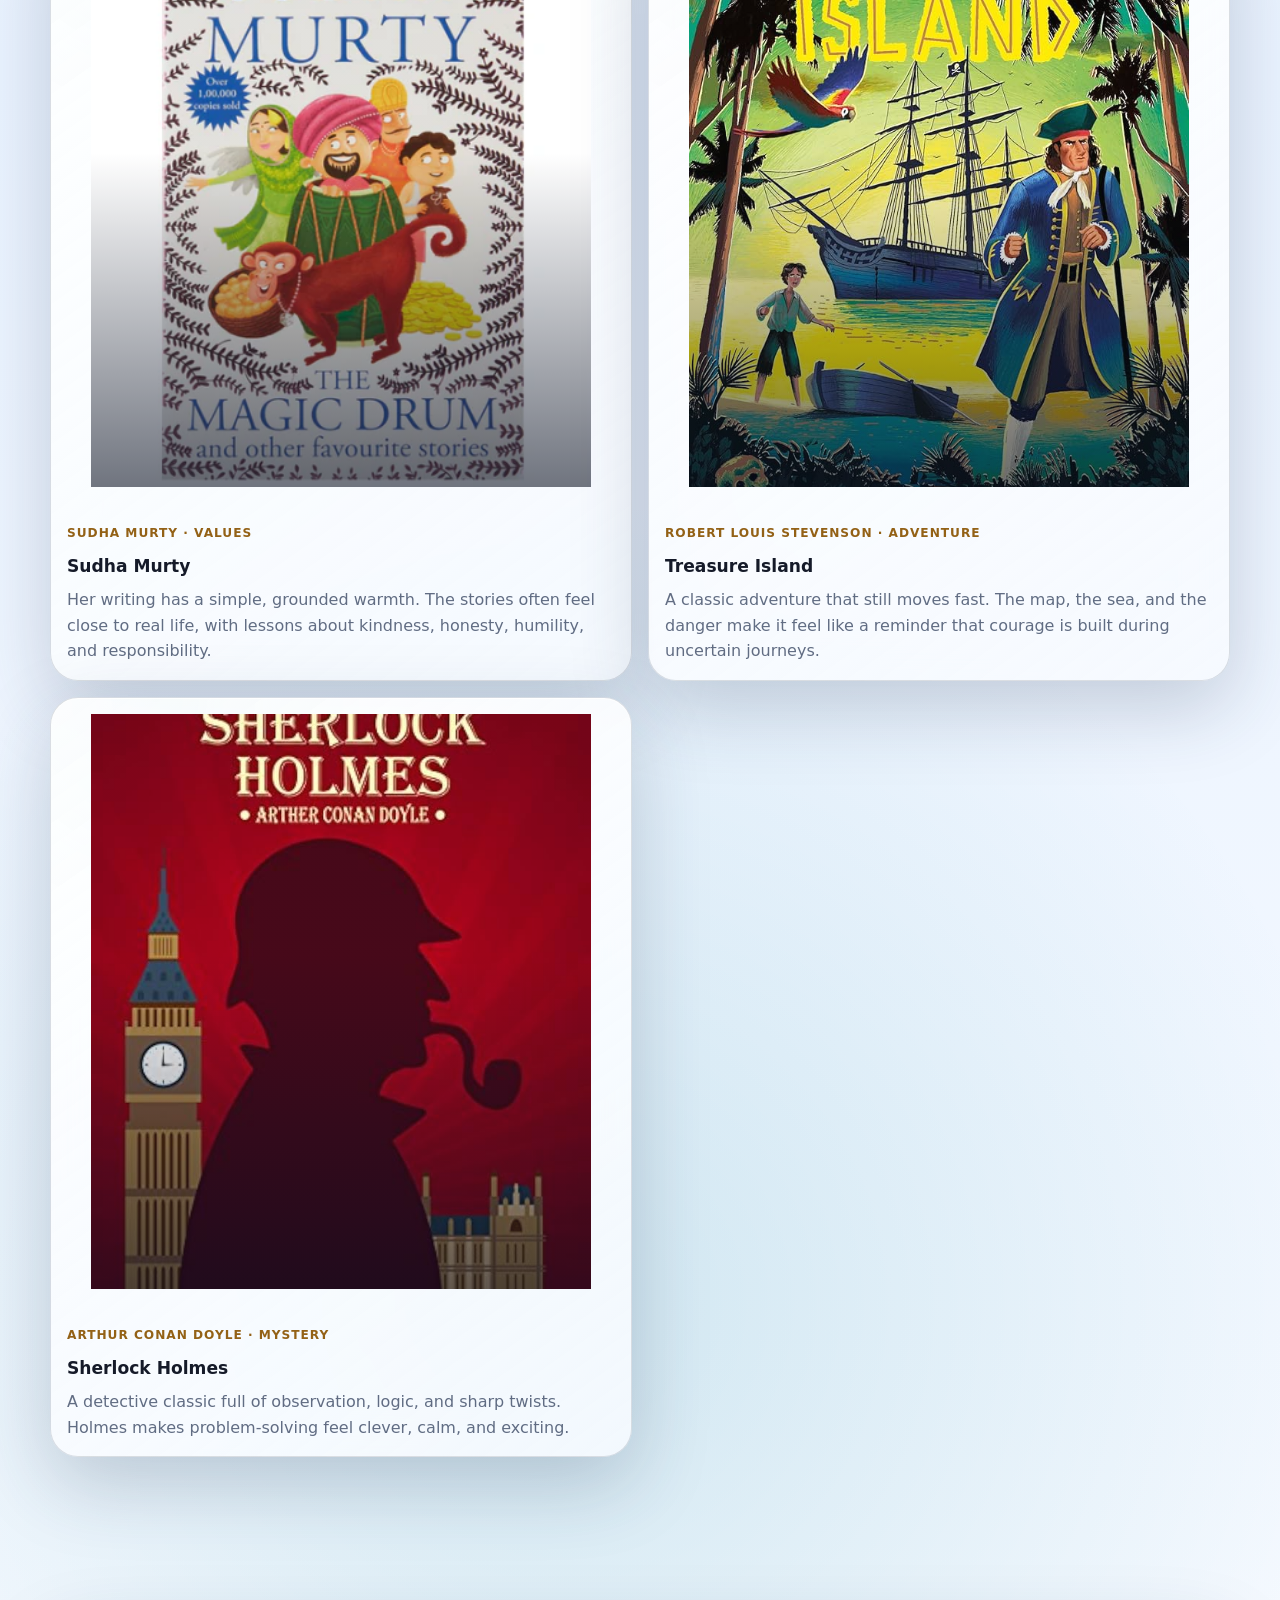
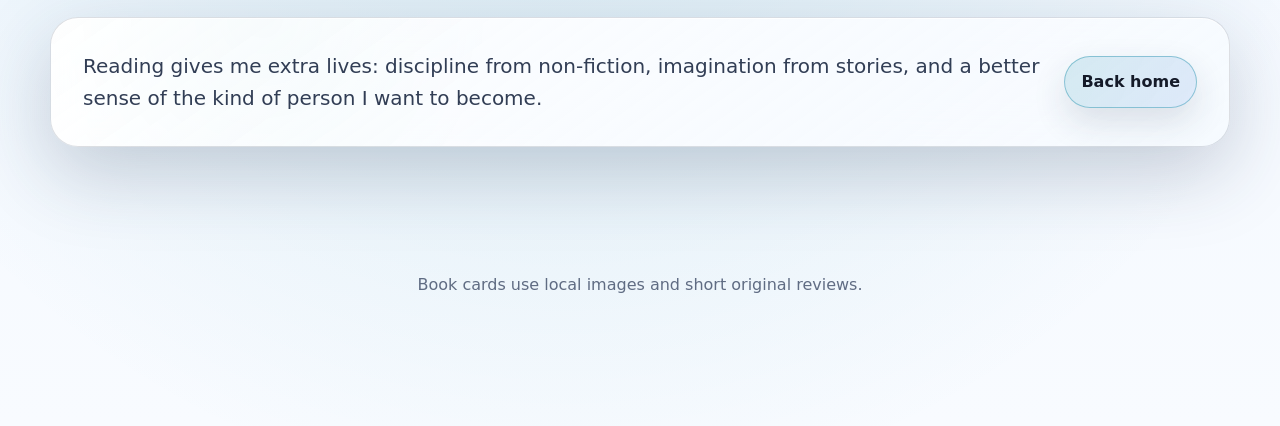
==== commit 9082cf5d: "Revert "Merge pull request #1 from aarnav2506/devin/1781679033-smooth-ux" This reverts commit 066974" ====
--- a/books.html
+++ b/books.html
@@ -143,8 +143,6 @@
       </div>
     </section>
 
-    <script src="./assets/js/lenis.min.js"></script>
-
     <script src="./assets/js/main.js"></script>
   </body>
 </html>
--- a/assets/css/styles.css
+++ b/assets/css/styles.css
@@ -2294,137 +2294,6 @@
   }
 }
 
-/* Smooth inertia scrolling (Lenis) */
-html.lenis,
-html.lenis body {
-  height: auto;
-}
-
-.lenis.lenis-smooth {
-  scroll-behavior: auto !important;
-}
-
-.lenis.lenis-smooth [data-lenis-prevent] {
-  overscroll-behavior: contain;
-}
-
-.lenis.lenis-stopped {
-  overflow: hidden;
-}
-
-.lenis.lenis-smooth iframe {
-  pointer-events: none;
-}
-
-/* Film-grain texture overlay */
-.texture-grain {
-  position: fixed;
-  inset: 0;
-  z-index: -1;
-  pointer-events: none;
-  opacity: 0.42;
-  mix-blend-mode: soft-light;
-  background-image: url("data:image/svg+xml,%3Csvg xmlns='http://www.w3.org/2000/svg' width='200' height='200'%3E%3Cfilter id='n'%3E%3CfeTurbulence type='fractalNoise' baseFrequency='0.85' numOctaves='2' stitchTiles='stitch'/%3E%3C/filter%3E%3Crect width='100%25' height='100%25' filter='url(%23n)'/%3E%3C/svg%3E");
-  background-size: 190px 190px;
-  animation: grain-shift 5.4s steps(7) infinite;
-}
-
-html[data-theme="light"] .texture-grain {
-  opacity: 0.26;
-  mix-blend-mode: multiply;
-}
-
-@keyframes grain-shift {
-  0% { transform: translate3d(0, 0, 0); }
-  20% { transform: translate3d(-6%, 4%, 0); }
-  40% { transform: translate3d(5%, -7%, 0); }
-  60% { transform: translate3d(-4%, 6%, 0); }
-  80% { transform: translate3d(7%, 3%, 0); }
-  100% { transform: translate3d(0, 0, 0); }
-}
-
-/* Tactile button micro-interactions */
-.button,
-.icon-button,
-.play-button,
-.modal-close {
-  -webkit-tap-highlight-color: transparent;
-}
-
-.button:active,
-.icon-button:active,
-.play-button:active,
-.modal-close:active {
-  transform: translateY(0) scale(0.95);
-  transition-duration: 90ms;
-}
-
-.btn-ripple {
-  position: absolute;
-  z-index: 0;
-  border-radius: 50%;
-  background: radial-gradient(circle, rgba(255, 255, 255, 0.5), rgba(255, 255, 255, 0) 70%);
-  transform: scale(0);
-  opacity: 0.85;
-  pointer-events: none;
-  mix-blend-mode: screen;
-  animation: btn-ripple 600ms cubic-bezier(0.22, 0.61, 0.36, 1) forwards;
-}
-
-@keyframes btn-ripple {
-  to {
-    transform: scale(2.6);
-    opacity: 0;
-  }
-}
-
-/* Animated sheen sweep on cards while hovered */
-.glass-card,
-.feature-card,
-.book-card,
-.place-card,
-.video-card,
-.contact-card,
-.stat-card,
-.timeline-card {
-  --sheen-x: -120%;
-}
-
-.glass-card::after,
-.feature-card::after,
-.book-card::after,
-.place-card::after,
-.video-card::after,
-.contact-card::after,
-.stat-card::after,
-.timeline-card::after {
-  content: "";
-  position: absolute;
-  inset: 0;
-  z-index: 1;
-  border-radius: inherit;
-  background: linear-gradient(115deg, transparent 0 38%, rgba(255, 255, 255, 0.14) 50%, transparent 62% 100%);
-  transform: translateX(var(--sheen-x));
-  pointer-events: none;
-  transition: transform 720ms cubic-bezier(0.2, 0.8, 0.2, 1);
-}
-
-.glass-card:hover::after,
-.feature-card:hover::after,
-.book-card:hover::after,
-.place-card:hover::after,
-.video-card:hover::after,
-.contact-card:hover::after,
-.stat-card:hover::after,
-.timeline-card:hover::after {
-  --sheen-x: 120%;
-}
-
-/* Springier scroll reveals */
-[data-reveal] {
-  transition: opacity 720ms ease, transform 820ms cubic-bezier(0.22, 1, 0.36, 1), filter 720ms ease;
-}
-
 @media (prefers-reduced-motion: reduce) {
   *,
   *::before,
@@ -2435,10 +2304,6 @@
     transition-duration: 0.001ms !important;
   }
 
-  .texture-grain {
-    display: none;
-  }
-
   #starfield {
     display: none;
   }
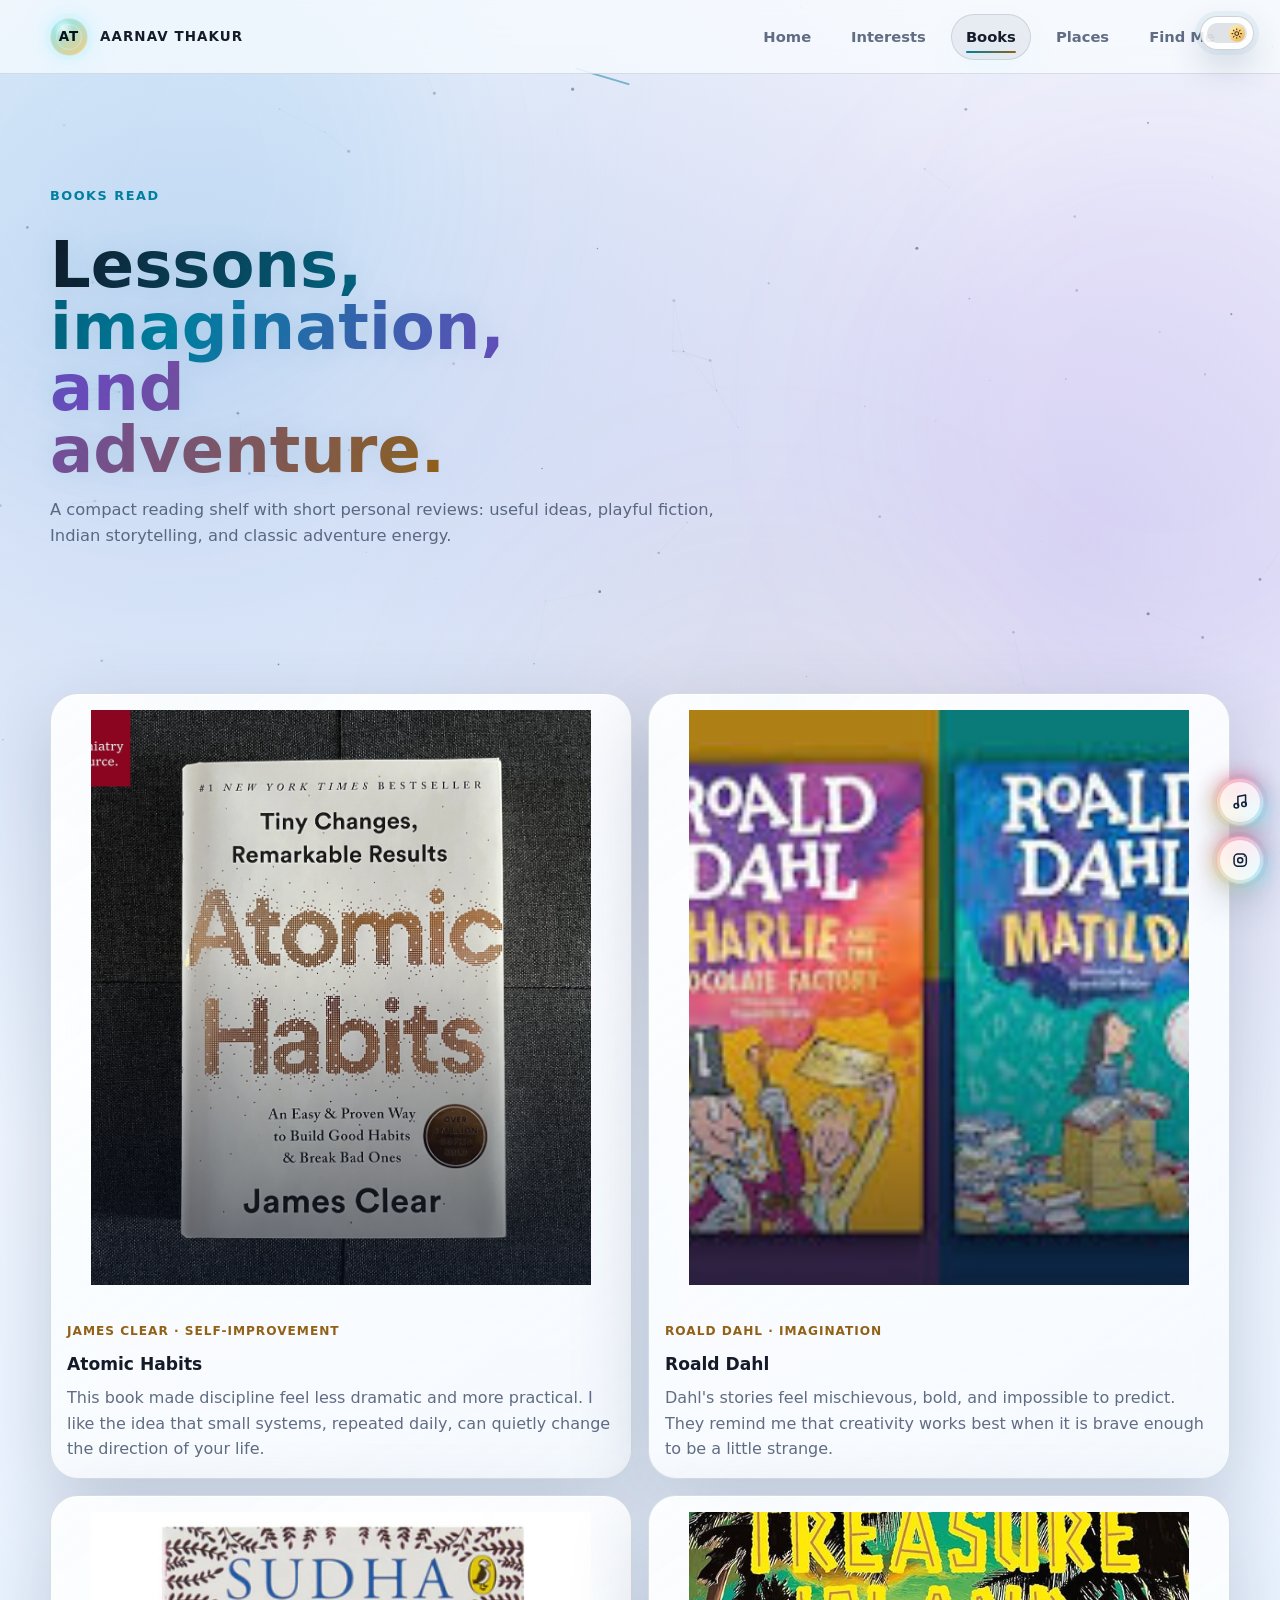
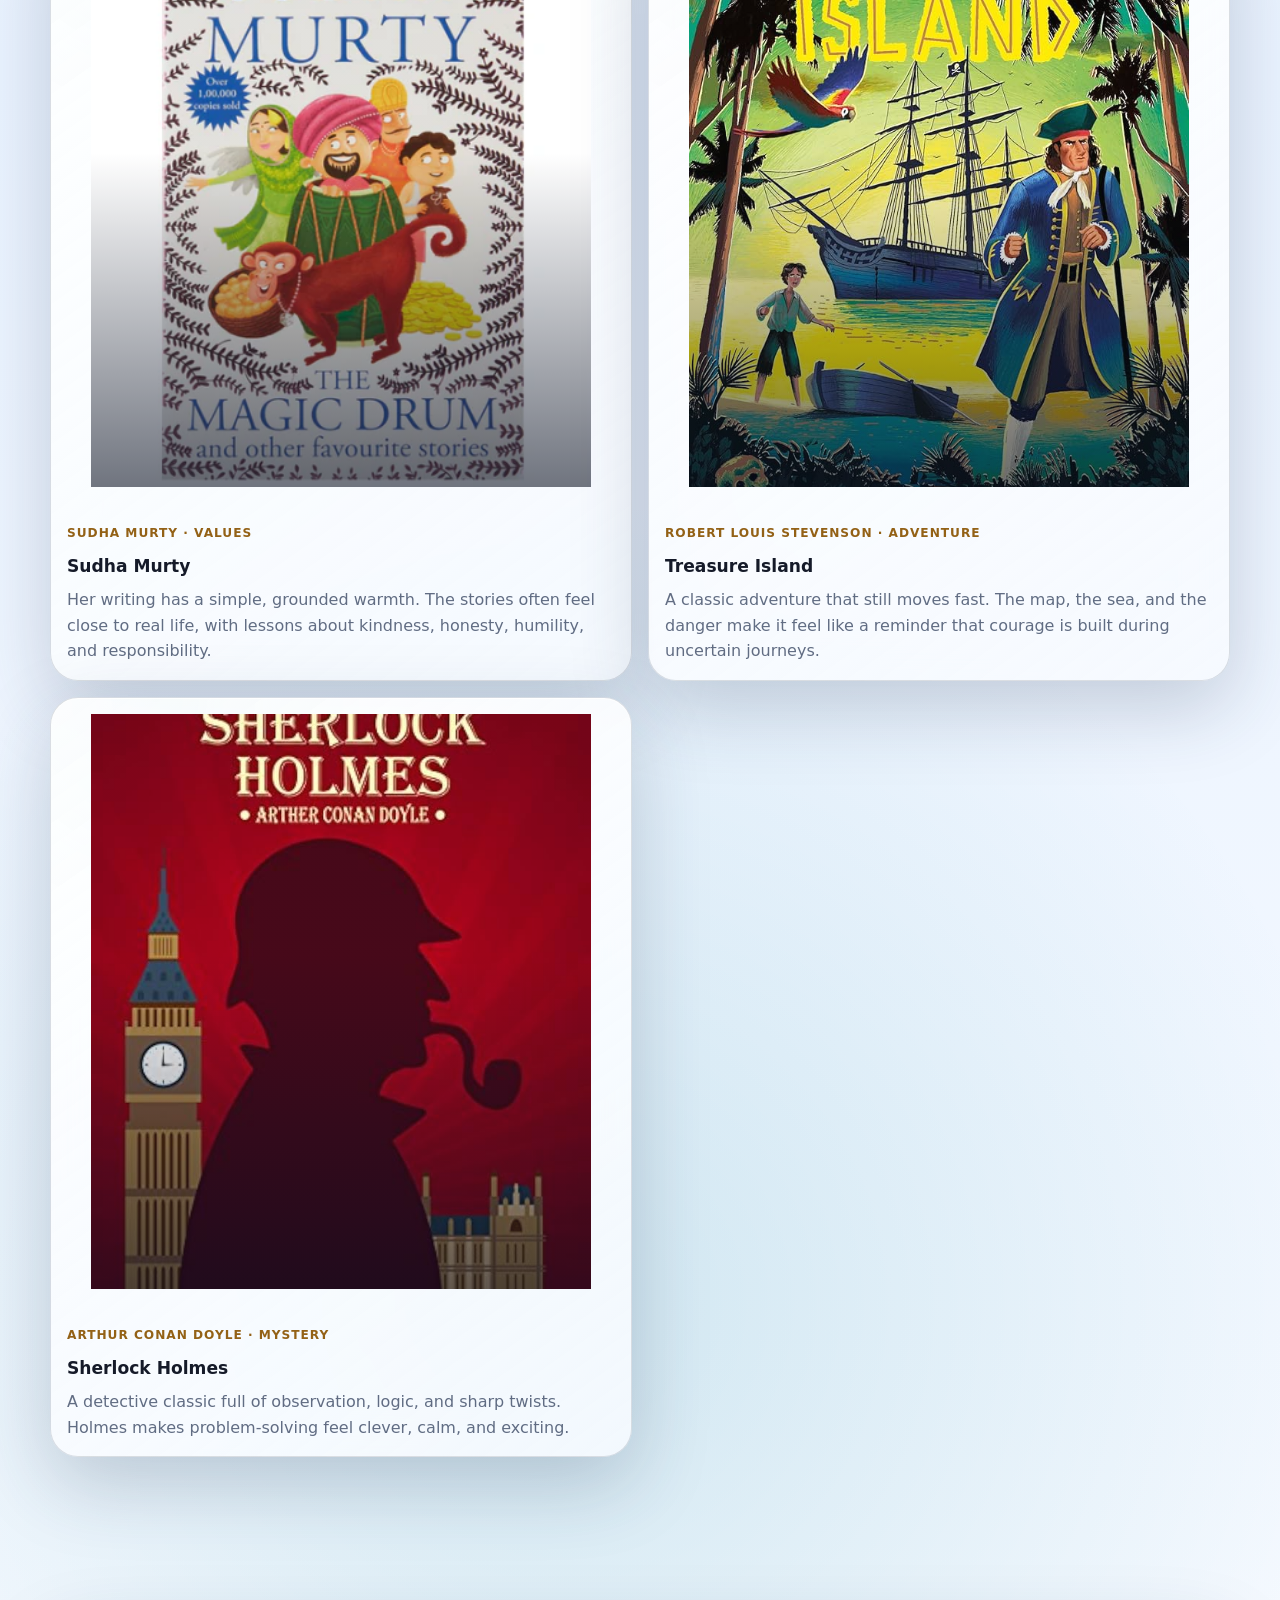
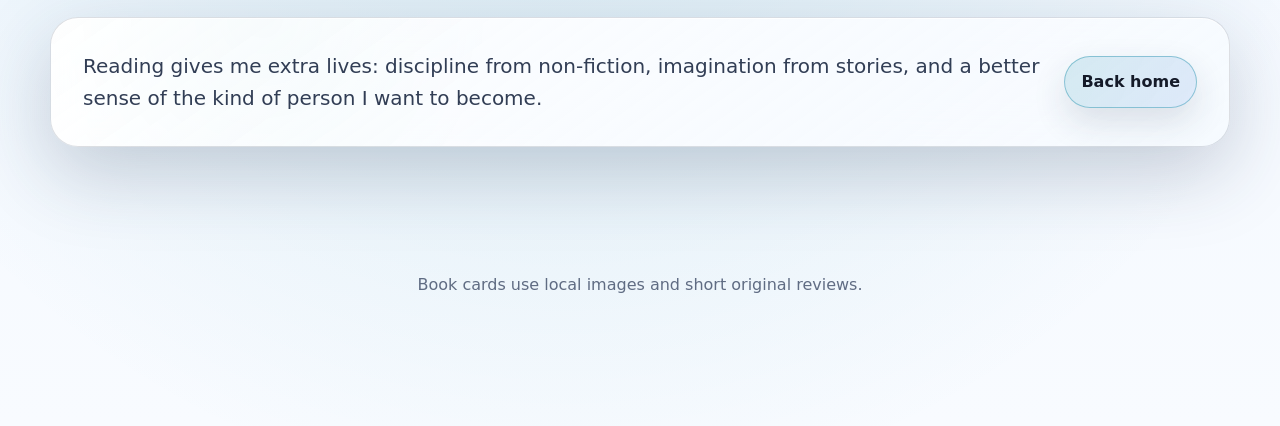
==== commit a98abc47: "Add files via upload" ====
--- a/books.html
+++ b/books.html
@@ -5,6 +5,9 @@
     <meta name="viewport" content="width=device-width, initial-scale=1">
     <meta name="description" content="Books read by Aarnav Thakur with short personal reviews.">
     <title>Books Read | Aarnav Thakur</title>
+    <link rel="manifest" href="./manifest.json">
+    <meta name="theme-color" content="#050814">
+    <link rel="icon" href="./assets/images/at-favicon-zoomed.png">
     <link rel="stylesheet" href="./assets/css/styles.css">
   </head>
   <body>
--- a/assets/css/styles.css
+++ b/assets/css/styles.css
@@ -2294,6 +2294,88 @@
   }
 }
 
+/* Tactile button micro-interactions */
+.button,
+.icon-button,
+.play-button,
+.modal-close {
+  -webkit-tap-highlight-color: transparent;
+}
+
+.button:active,
+.icon-button:active,
+.play-button:active,
+.modal-close:active {
+  transform: translateY(0) scale(0.95);
+  transition-duration: 90ms;
+}
+
+.btn-ripple {
+  position: absolute;
+  z-index: 0;
+  border-radius: 50%;
+  background: radial-gradient(circle, rgba(255, 255, 255, 0.5), rgba(255, 255, 255, 0) 70%);
+  transform: scale(0);
+  opacity: 0.85;
+  pointer-events: none;
+  mix-blend-mode: screen;
+  animation: btn-ripple 600ms cubic-bezier(0.22, 0.61, 0.36, 1) forwards;
+}
+
+@keyframes btn-ripple {
+  to {
+    transform: scale(2.6);
+    opacity: 0;
+  }
+}
+
+/* Animated sheen sweep on cards while hovered */
+.glass-card,
+.feature-card,
+.book-card,
+.place-card,
+.video-card,
+.contact-card,
+.stat-card,
+.timeline-card {
+  --sheen-x: -120%;
+}
+
+.glass-card::after,
+.feature-card::after,
+.book-card::after,
+.place-card::after,
+.video-card::after,
+.contact-card::after,
+.stat-card::after,
+.timeline-card::after {
+  content: "";
+  position: absolute;
+  inset: 0;
+  z-index: 1;
+  border-radius: inherit;
+  background: linear-gradient(115deg, transparent 0 38%, rgba(255, 255, 255, 0.14) 50%, transparent 62% 100%);
+  transform: translateX(var(--sheen-x));
+  pointer-events: none;
+  transition: transform 720ms cubic-bezier(0.2, 0.8, 0.2, 1);
+}
+
+.glass-card:hover::after,
+.feature-card:hover::after,
+.book-card:hover::after,
+.place-card:hover::after,
+.video-card:hover::after,
+.contact-card:hover::after,
+.stat-card:hover::after,
+.timeline-card:hover::after {
+  --sheen-x: 120%;
+}
+
+/* Springier scroll reveals */
+[data-reveal] {
+  transition: opacity 720ms ease, transform 820ms cubic-bezier(0.22, 1, 0.36, 1), filter 720ms ease;
+}
+
 @media (prefers-reduced-motion: reduce) {
   *,
   *::before,
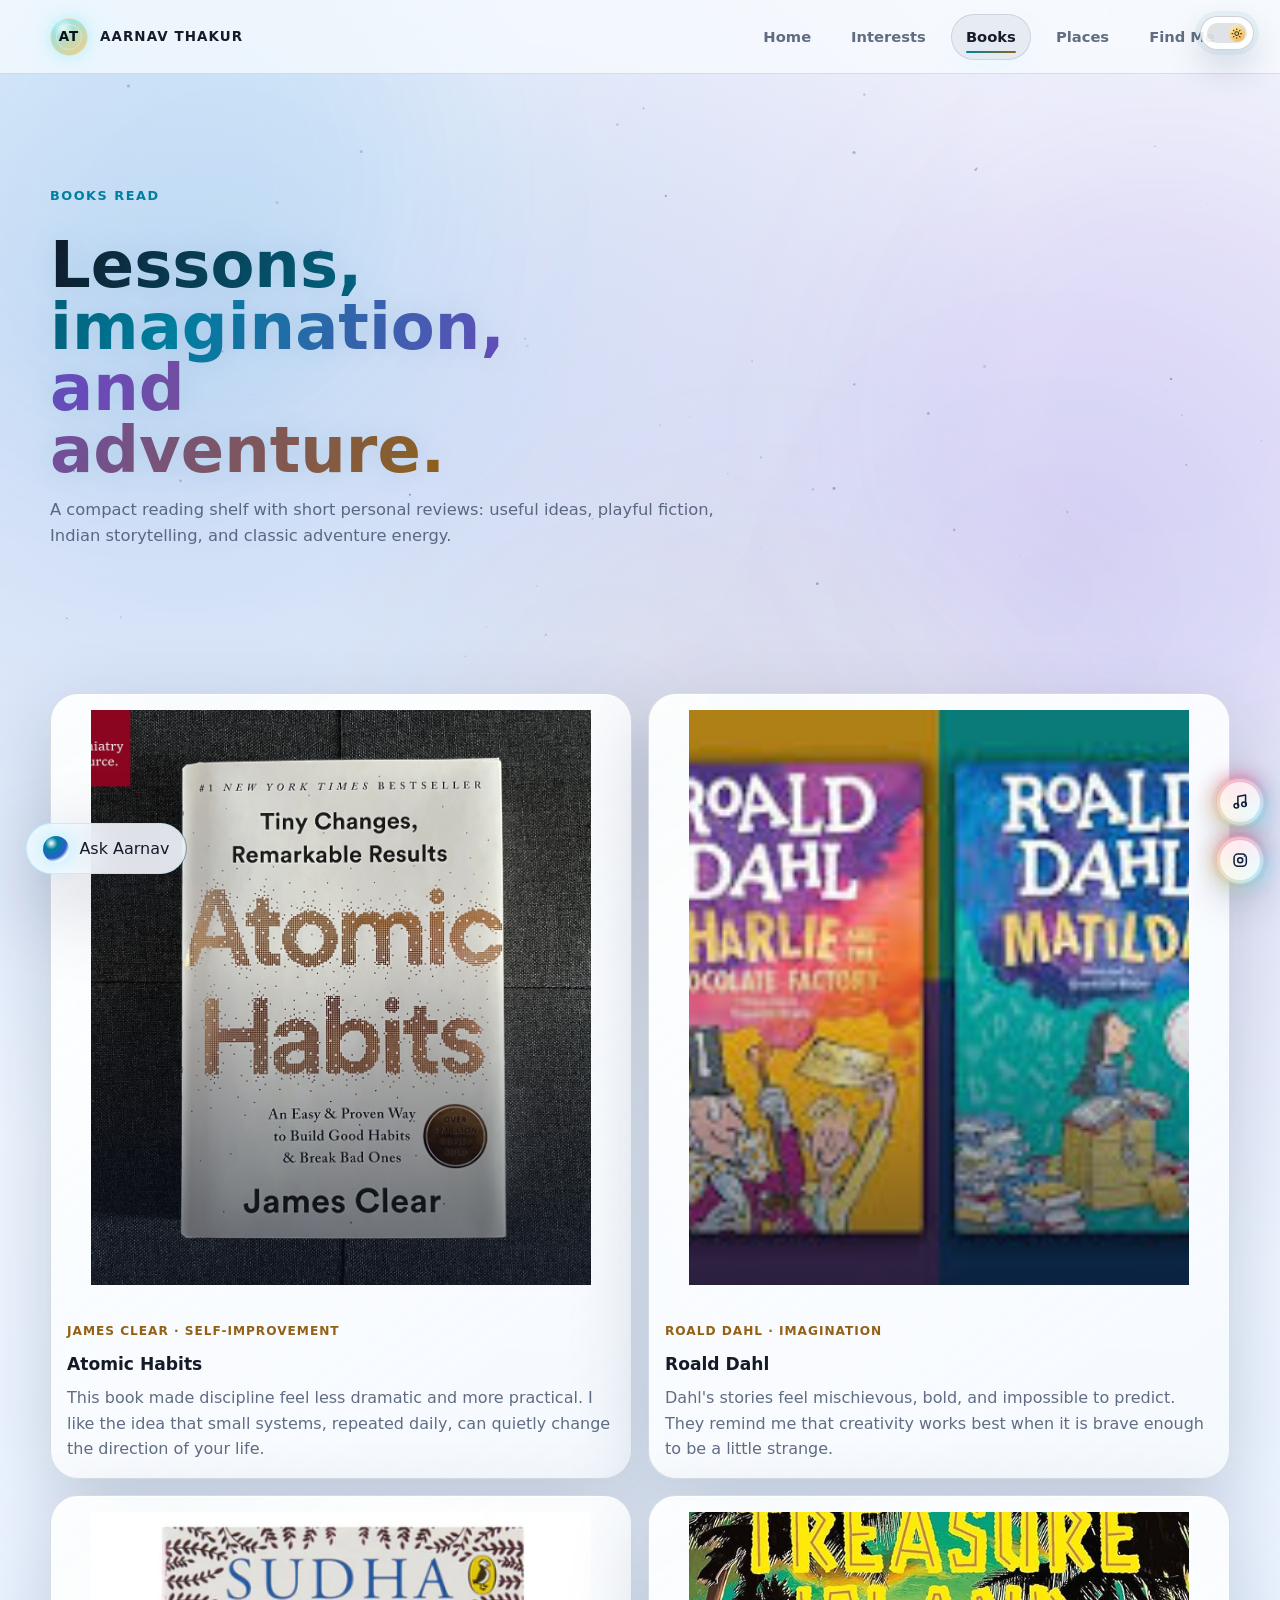
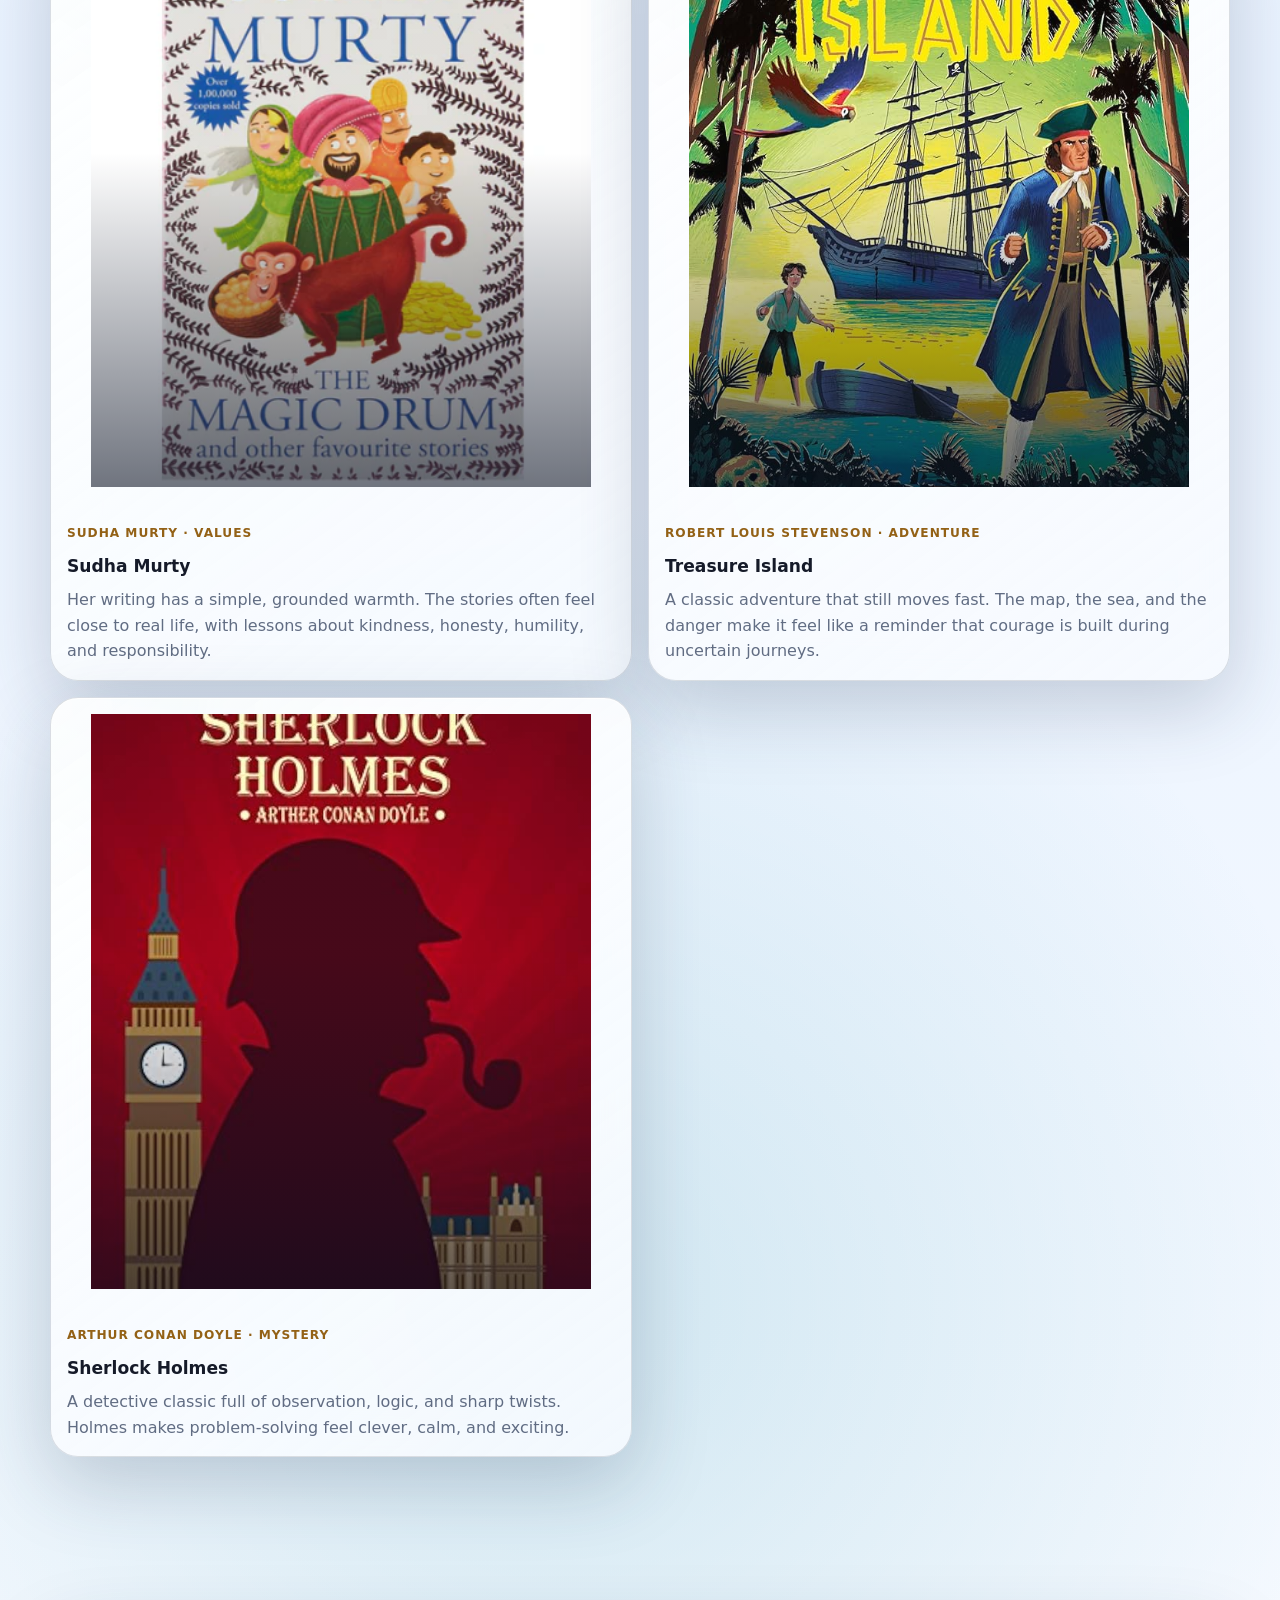
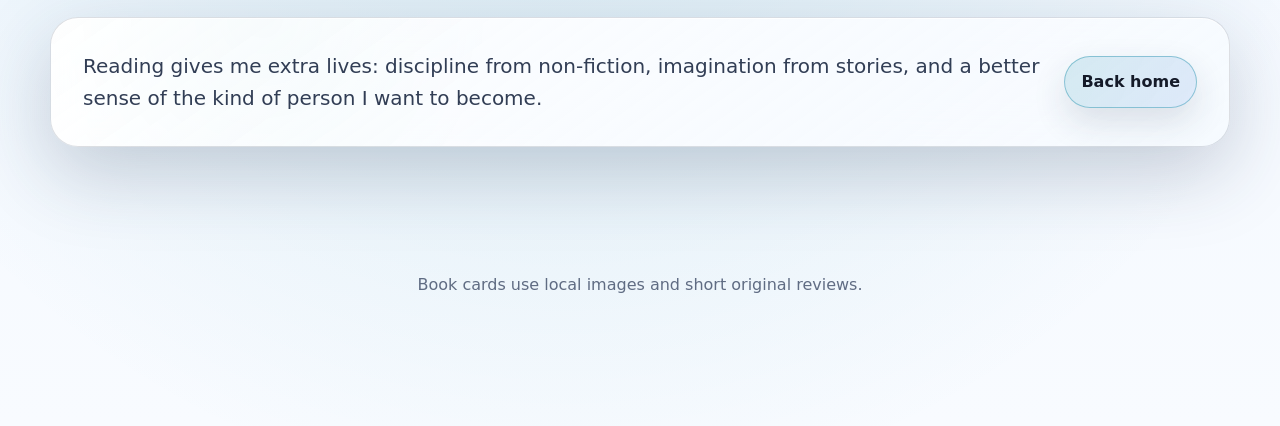
==== commit 9068496d: "Add files via upload" ====
--- a/books.html
+++ b/books.html
@@ -4,11 +4,23 @@
     <meta charset="utf-8">
     <meta name="viewport" content="width=device-width, initial-scale=1">
     <meta name="description" content="Books read by Aarnav Thakur with short personal reviews.">
+    <meta property="og:type" content="website">
+    <meta property="og:title" content="Books Read | Aarnav Thakur">
+    <meta property="og:description" content="Books read by Aarnav Thakur with short personal reviews.">
+    <meta property="og:url" content="https://aarnav2506.github.io/Blog/books.html">
+    <meta property="og:image" content="https://aarnav2506.github.io/Blog/assets/images/at-favicon-zoomed.png">
+    <meta property="og:image:alt" content="AT logo for Aarnav Thakur">
+    <meta name="twitter:card" content="summary">
+    <meta name="twitter:title" content="Books Read | Aarnav Thakur">
+    <meta name="twitter:description" content="Books read by Aarnav Thakur with short personal reviews.">
+    <meta name="twitter:image" content="https://aarnav2506.github.io/Blog/assets/images/at-favicon-zoomed.png">
     <title>Books Read | Aarnav Thakur</title>
     <link rel="manifest" href="./manifest.json">
     <meta name="theme-color" content="#050814">
-    <link rel="icon" href="./assets/images/at-favicon-zoomed.png">
+    <link rel="icon" type="image/png" sizes="512x512" href="https://aarnav2506.github.io/Blog/assets/images/at-favicon-zoomed.png">
+    <link rel="apple-touch-icon" href="https://aarnav2506.github.io/Blog/assets/images/at-favicon-zoomed.png">
     <link rel="stylesheet" href="./assets/css/styles.css">
+    <link rel="stylesheet" href="./assets/css/advanced-experience.css">
   </head>
   <body>
     <canvas id="starfield" aria-hidden="true"></canvas>
@@ -147,5 +159,6 @@
     </section>
 
     <script src="./assets/js/main.js"></script>
+    <script src="./assets/js/advanced-experience.js"></script>
   </body>
 </html>
--- a/assets/css/styles.css
+++ b/assets/css/styles.css
@@ -2376,6 +2376,37 @@
   transition: opacity 720ms ease, transform 820ms cubic-bezier(0.22, 1, 0.36, 1), filter 720ms ease;
 }
 
+/* === WORLD-CLASS ENHANCEMENTS === */
+.hero-visual {
+  transition: transform 0.4s cubic-bezier(0.23, 1, 0.32, 1);
+}
+
+.hero-visual:hover {
+  transform: scale(1.015);
+}
+
+.glass-card,
+.feature-card,
+.book-card,
+.place-card,
+.video-card {
+  transition: all 0.4s cubic-bezier(0.23, 1, 0.32, 1);
+}
+
+.glass-card:hover,
+.feature-card:hover,
+.video-card:hover {
+  transform: translateY(-12px) scale(1.02);
+  box-shadow: 0 40px 90px rgba(0, 0, 0, 0.45);
+}
+
+/* Enhanced PWA feel */
+@media (display-mode: standalone) {
+  body {
+    padding-top: env(safe-area-inset-top);
+  }
+}
+
 @media (prefers-reduced-motion: reduce) {
   *,
   *::before,
--- a/assets/css/advanced-experience.css
+++ b/assets/css/advanced-experience.css
@@ -0,0 +1,515 @@
+:root {
+  --audio-energy: 0;
+  --audio-bass: 0;
+  --audio-primary-rgb: 70, 232, 255;
+  --audio-secondary-rgb: 109, 166, 255;
+  --audio-accent-rgb: 239, 201, 120;
+  --audio-saturate: 1;
+  --audio-glow-size: 12px;
+  --audio-glow-alpha: 0.035;
+  --audio-cyan-alpha: 0.025;
+  --audio-pink-alpha: 0.018;
+  --audio-gold-alpha: 0.018;
+  --audio-aurora-opacity: 0.2;
+  --audio-ambient-brightness: 1;
+  --audio-string-opacity: 0.34;
+  --audio-string-speed: 240ms;
+}
+
+.gpu-ambient {
+  position: fixed;
+  inset: 0;
+  z-index: -2;
+  width: 100%;
+  height: 100%;
+  pointer-events: none;
+  opacity: calc(0.34 + var(--audio-energy) * 0.16);
+  filter: saturate(var(--audio-saturate)) brightness(var(--audio-ambient-brightness));
+}
+
+body::after {
+  content: "";
+  position: fixed;
+  inset: 0;
+  z-index: -1;
+  pointer-events: none;
+  background:
+    radial-gradient(circle at calc(18% + var(--audio-bass) * 8%) 28%, rgba(var(--audio-primary-rgb), var(--audio-cyan-alpha)), transparent 32%),
+    radial-gradient(circle at 82% calc(66% - var(--audio-energy) * 6%), rgba(var(--audio-secondary-rgb), var(--audio-pink-alpha)), transparent 36%),
+    radial-gradient(circle at 48% 84%, rgba(var(--audio-accent-rgb), var(--audio-gold-alpha)), transparent 34%);
+  filter: saturate(var(--audio-saturate)) brightness(var(--audio-ambient-brightness));
+  transition: background 120ms linear, filter 120ms linear;
+}
+
+body.audio-reactive #starfield {
+  filter:
+    drop-shadow(0 0 calc(3px + var(--audio-bass) * 12px) rgba(var(--audio-primary-rgb), var(--audio-glow-alpha)))
+    saturate(var(--audio-saturate));
+}
+
+body.audio-reactive .texture-noise {
+  opacity: calc(0.16 + var(--audio-energy) * 0.08);
+  background-size:
+    calc(160% + var(--audio-energy) * 16%) calc(160% + var(--audio-energy) * 16%),
+    calc(42px - var(--audio-bass) * 3px) calc(42px - var(--audio-bass) * 3px);
+}
+
+body.audio-reactive .aurora {
+  opacity: var(--audio-aurora-opacity);
+  filter: blur(calc(76px - var(--audio-bass) * 8px)) saturate(calc(1.02 + var(--audio-energy) * 0.35));
+}
+
+body.audio-reactive .aurora-one {
+  background: rgba(var(--audio-primary-rgb), var(--audio-cyan-alpha));
+}
+
+body.audio-reactive .aurora-two {
+  background: rgba(var(--audio-secondary-rgb), var(--audio-pink-alpha));
+}
+
+body.audio-reactive .aurora-three {
+  background: rgba(var(--audio-accent-rgb), var(--audio-gold-alpha));
+}
+
+#guitar.audio-reactive-section .channel-card,
+#guitar.audio-reactive-section .video-card,
+body.audio-reactive #guitar .channel-card,
+body.audio-reactive #guitar .video-card {
+  filter: saturate(var(--audio-saturate));
+  box-shadow:
+    0 24px 70px rgba(0, 0, 0, 0.3),
+    0 0 var(--audio-glow-size) rgba(123, 232, 255, var(--audio-glow-alpha));
+}
+
+.ai-guide-toggle {
+  position: fixed;
+  left: clamp(1rem, 2vw, 1.6rem);
+  bottom: clamp(1rem, 2vw, 1.6rem);
+  z-index: 45;
+  display: inline-flex;
+  align-items: center;
+  gap: 0.65rem;
+  min-height: 3.2rem;
+  padding: 0.7rem 1rem;
+  border: 1px solid rgba(123, 232, 255, 0.42);
+  border-radius: 999px;
+  background: rgba(8, 12, 29, 0.82);
+  color: var(--text);
+  box-shadow: 0 16px 48px rgba(0, 0, 0, 0.34), 0 0 28px rgba(123, 232, 255, 0.13);
+  backdrop-filter: blur(20px);
+  cursor: pointer;
+  transition: transform 220ms ease, border-color 220ms ease, box-shadow 220ms ease;
+}
+
+.ai-guide-toggle:hover {
+  transform: translateY(-4px);
+  border-color: rgba(123, 232, 255, 0.8);
+  box-shadow: 0 20px 60px rgba(0, 0, 0, 0.4), 0 0 36px rgba(123, 232, 255, 0.2);
+}
+
+.ai-guide-toggle__orb {
+  width: 1.65rem;
+  aspect-ratio: 1;
+  border-radius: 50%;
+  background: radial-gradient(circle at 32% 28%, #fff, var(--cyan) 24%, var(--blue) 58%, transparent 72%);
+  box-shadow: 0 0 22px rgba(123, 232, 255, 0.72);
+  animation: ai-orb-breathe 3.2s ease-in-out infinite;
+}
+
+@keyframes ai-orb-breathe {
+  50% { transform: scale(1.12); filter: hue-rotate(18deg); }
+}
+
+.ai-guide {
+  position: fixed;
+  left: clamp(1rem, 2vw, 1.6rem);
+  bottom: clamp(5.1rem, 8vw, 5.7rem);
+  z-index: 44;
+  display: grid;
+  grid-template-rows: auto minmax(12rem, 1fr) auto;
+  width: min(390px, calc(100vw - 2rem));
+  max-height: min(650px, calc(100vh - 7rem));
+  overflow: hidden;
+  border: 1px solid rgba(123, 232, 255, 0.24);
+  border-radius: 26px;
+  background: linear-gradient(145deg, rgba(12, 17, 39, 0.96), rgba(6, 9, 23, 0.92));
+  color: var(--text);
+  box-shadow: 0 34px 100px rgba(0, 0, 0, 0.55), 0 0 60px rgba(109, 166, 255, 0.1);
+  backdrop-filter: blur(28px);
+  opacity: 0;
+  transform: translateY(18px) scale(0.96);
+  pointer-events: none;
+  transition: opacity 240ms ease, transform 320ms cubic-bezier(0.22, 1, 0.36, 1);
+}
+
+.ai-guide.is-open {
+  opacity: 1;
+  transform: translateY(0) scale(1);
+  pointer-events: auto;
+}
+
+.ai-guide__header {
+  display: flex;
+  align-items: center;
+  justify-content: space-between;
+  gap: 1rem;
+  padding: 1rem 1.05rem;
+  border-bottom: 1px solid var(--line);
+}
+
+.ai-guide__identity {
+  display: grid;
+  gap: 0.05rem;
+}
+
+.ai-guide__identity strong { font-size: 0.98rem; }
+.ai-guide__identity span { color: var(--muted); font-size: 0.76rem; }
+
+.ai-guide__actions {
+  display: flex;
+  gap: 0.35rem;
+}
+
+.ai-guide__icon {
+  display: grid;
+  width: 2.35rem;
+  aspect-ratio: 1;
+  place-items: center;
+  border: 1px solid var(--line);
+  border-radius: 50%;
+  background: rgba(255, 255, 255, 0.055);
+  color: var(--text);
+  cursor: pointer;
+}
+
+.ai-guide__icon svg {
+  width: 1.05rem;
+  fill: none;
+  stroke: currentColor;
+  stroke-linecap: round;
+  stroke-linejoin: round;
+  stroke-width: 1.8;
+}
+
+.ai-guide__icon.is-active {
+  border-color: var(--cyan);
+  color: var(--cyan);
+  box-shadow: 0 0 20px rgba(123, 232, 255, 0.2);
+}
+
+.ai-guide__messages {
+  display: flex;
+  flex-direction: column;
+  gap: 0.72rem;
+  overflow-y: auto;
+  padding: 1rem;
+  overscroll-behavior: contain;
+}
+
+.ai-message {
+  max-width: 88%;
+  padding: 0.72rem 0.85rem;
+  border: 1px solid var(--line);
+  border-radius: 17px 17px 17px 5px;
+  background: rgba(255, 255, 255, 0.06);
+  color: var(--soft);
+  font-size: 0.89rem;
+  line-height: 1.5;
+}
+
+.ai-message--user {
+  align-self: flex-end;
+  border-color: rgba(123, 232, 255, 0.24);
+  border-radius: 17px 17px 5px 17px;
+  background: linear-gradient(135deg, rgba(70, 232, 255, 0.14), rgba(109, 166, 255, 0.12));
+}
+
+.ai-guide__suggestions {
+  display: flex;
+  flex-wrap: wrap;
+  gap: 0.42rem;
+  padding: 0 1rem 0.75rem;
+}
+
+.ai-suggestion {
+  padding: 0.42rem 0.65rem;
+  border: 1px solid rgba(123, 232, 255, 0.2);
+  border-radius: 999px;
+  background: transparent;
+  color: var(--muted);
+  font-size: 0.74rem;
+  cursor: pointer;
+}
+
+.ai-guide__form {
+  display: grid;
+  grid-template-columns: 1fr auto auto;
+  gap: 0.5rem;
+  padding: 0.85rem;
+  border-top: 1px solid var(--line);
+}
+
+.ai-guide__input {
+  min-width: 0;
+  padding: 0.72rem 0.82rem;
+  border: 1px solid var(--line);
+  border-radius: 14px;
+  outline: none;
+  background: rgba(255, 255, 255, 0.055);
+  color: var(--text);
+}
+
+.ai-guide__input:focus { border-color: rgba(123, 232, 255, 0.55); }
+
+.ai-guide__submit {
+  padding: 0.65rem 0.85rem;
+  border: 0;
+  border-radius: 13px;
+  background: linear-gradient(135deg, var(--cyan), var(--blue));
+  color: #06101b;
+  font-weight: 800;
+  cursor: pointer;
+}
+
+.ai-guide__status {
+  grid-column: 1 / -1;
+  min-height: 1rem;
+  margin: 0;
+  color: var(--muted);
+  font-size: 0.7rem;
+}
+
+.travel-globe-section {
+  position: relative;
+  display: grid;
+  grid-template-columns: minmax(0, 1.12fr) minmax(17rem, 0.88fr);
+  gap: clamp(1.2rem, 4vw, 3.4rem);
+  align-items: center;
+  margin-top: clamp(2rem, 5vw, 4rem);
+  padding: clamp(1.2rem, 4vw, 2.4rem);
+  overflow: hidden;
+  border: 1px solid var(--line);
+  border-radius: 34px;
+  background: linear-gradient(140deg, rgba(123, 232, 255, 0.07), rgba(179, 139, 255, 0.05)), rgba(5, 8, 20, 0.55);
+  box-shadow: var(--shadow);
+  backdrop-filter: blur(24px);
+}
+
+.travel-globe-section::before {
+  content: "";
+  position: absolute;
+  inset: auto auto -30% -12%;
+  width: 60%;
+  aspect-ratio: 1;
+  border-radius: 50%;
+  background: rgba(70, 232, 255, 0.13);
+  filter: blur(72px);
+}
+
+.travel-globe-wrap {
+  position: relative;
+  z-index: 1;
+  display: grid;
+  place-items: center;
+  min-height: min(70vw, 570px);
+}
+
+.travel-globe {
+  width: min(100%, 570px);
+  aspect-ratio: 1;
+  touch-action: none;
+  cursor: grab;
+  filter: drop-shadow(0 30px 60px rgba(0, 0, 0, 0.38));
+}
+
+.travel-globe:active { cursor: grabbing; }
+
+.travel-globe-copy {
+  position: relative;
+  z-index: 1;
+}
+
+.travel-globe-copy h2 {
+  margin: 0.4rem 0 0.7rem;
+  font-size: clamp(2rem, 4vw, 3.8rem);
+  line-height: 1;
+}
+
+.travel-globe-copy p { color: var(--muted); }
+
+.globe-location {
+  min-height: 7.5rem;
+  margin-top: 1.2rem;
+  padding: 1rem;
+  border: 1px solid rgba(123, 232, 255, 0.2);
+  border-radius: 18px;
+  background: rgba(255, 255, 255, 0.05);
+}
+
+.globe-location strong { display: block; margin-bottom: 0.25rem; }
+.globe-location span { color: var(--cyan); font-size: 0.78rem; font-weight: 800; letter-spacing: 0.08em; text-transform: uppercase; }
+.globe-location p { margin: 0.45rem 0 0; font-size: 0.9rem; }
+
+.globe-legend {
+  display: flex;
+  align-items: center;
+  gap: 0.5rem;
+  color: var(--muted);
+  font-size: 0.78rem;
+}
+
+.globe-legend::before {
+  content: "";
+  width: 0.7rem;
+  aspect-ratio: 1;
+  border-radius: 50%;
+  background: var(--gold);
+  box-shadow: 0 0 16px rgba(239, 201, 120, 0.8);
+}
+
+.reactive-guitar-stage {
+  position: relative;
+  display: grid;
+  grid-template-columns: minmax(0, 1.2fr) minmax(16rem, 0.8fr);
+  gap: clamp(1rem, 4vw, 3rem);
+  align-items: center;
+  min-height: 27rem;
+  margin-bottom: clamp(1rem, 3vw, 2rem);
+  padding: clamp(1.2rem, 4vw, 2.4rem);
+  overflow: hidden;
+  border: 1px solid var(--line);
+  border-radius: 34px;
+  background:
+    radial-gradient(circle at 28% 46%, rgba(239, 201, 120, 0.12), transparent 33%),
+    linear-gradient(145deg, rgba(123, 232, 255, 0.07), rgba(7, 10, 25, 0.64));
+  box-shadow: var(--shadow);
+  backdrop-filter: blur(24px);
+}
+
+.reactive-guitar-stage::before {
+  content: "";
+  position: absolute;
+  left: 12%;
+  bottom: 7%;
+  width: 42%;
+  height: 11%;
+  border-radius: 50%;
+  background: rgba(0, 0, 0, 0.48);
+  filter: blur(22px);
+  transform: perspective(500px) rotateX(64deg);
+}
+
+.reactive-guitar-scene {
+  position: relative;
+  z-index: 1;
+  display: grid;
+  min-height: 24rem;
+  place-items: center;
+  perspective: 1200px;
+}
+
+.reactive-guitar-model {
+  width: min(100%, 275px);
+  filter:
+    drop-shadow(0 34px 30px rgba(0, 0, 0, 0.46))
+    drop-shadow(0 0 var(--audio-glow-size) rgba(239, 201, 120, var(--audio-glow-alpha)));
+  transform: rotateX(var(--guitar-rx, 3deg)) rotateY(var(--guitar-ry, -12deg)) translateZ(0);
+  transform-style: preserve-3d;
+  transition: transform 180ms ease-out, filter 120ms linear;
+  will-change: transform, filter;
+}
+
+.reactive-guitar-model svg {
+  display: block;
+  width: 100%;
+  height: auto;
+  overflow: visible;
+}
+
+.reactive-guitar-strings {
+  opacity: var(--audio-string-opacity);
+}
+
+body.audio-reactive .reactive-guitar-string {
+  transform-box: fill-box;
+  transform-origin: center;
+  animation: guitar-string-vibration var(--audio-string-speed) ease-in-out infinite alternate;
+}
+
+body.audio-reactive .reactive-guitar-string:nth-child(even) {
+  animation-direction: alternate-reverse;
+}
+
+@keyframes guitar-string-vibration {
+  from { transform: translateX(-1.6px) skewX(-0.35deg); }
+  to { transform: translateX(1.6px) skewX(0.35deg); }
+}
+
+.reactive-guitar-copy {
+  position: relative;
+  z-index: 1;
+}
+
+.reactive-guitar-copy h3 {
+  margin: 0.45rem 0 0.75rem;
+  font-size: clamp(2rem, 4vw, 3.6rem);
+  line-height: 1;
+}
+
+.reactive-guitar-copy p { color: var(--muted); }
+
+.reactive-guitar-meter {
+  display: grid;
+  grid-template-columns: repeat(12, 1fr);
+  gap: 0.3rem;
+  height: 3.6rem;
+  margin-top: 1.2rem;
+  align-items: end;
+}
+
+.reactive-guitar-meter span {
+  height: var(--meter-height, 18%);
+  min-height: 0.45rem;
+  border-radius: 999px;
+  background: linear-gradient(180deg, var(--gold), var(--cyan));
+  box-shadow: 0 0 14px rgba(123, 232, 255, 0.2);
+  transform-origin: bottom;
+  transition: height 100ms linear, opacity 160ms ease;
+  opacity: calc(0.35 + var(--audio-string-opacity));
+}
+
+.reactive-guitar-note {
+  margin-top: 0.8rem;
+  color: var(--muted);
+  font-size: 0.78rem;
+}
+
+html[data-theme="light"] .ai-guide,
+html[data-theme="light"] .ai-guide-toggle,
+html[data-theme="light"] .travel-globe-section,
+html[data-theme="light"] .reactive-guitar-stage {
+  background: rgba(244, 249, 255, 0.9);
+  box-shadow: 0 28px 80px rgba(36, 53, 88, 0.22);
+}
+
+html[data-theme="light"] .ai-message,
+html[data-theme="light"] .ai-guide__input,
+html[data-theme="light"] .globe-location {
+  background: rgba(22, 58, 105, 0.055);
+}
+
+@media (max-width: 780px) {
+  .ai-guide-toggle span:last-child { display: none; }
+  .ai-guide-toggle { width: 3.2rem; padding: 0; justify-content: center; }
+  .ai-guide { bottom: 4.9rem; }
+  .travel-globe-section { grid-template-columns: 1fr; }
+  .travel-globe-wrap { min-height: min(88vw, 480px); }
+  .reactive-guitar-stage { grid-template-columns: 1fr; }
+  .reactive-guitar-scene { min-height: 23rem; }
+}
+
+@media (prefers-reduced-motion: reduce) {
+  .gpu-ambient { display: none; }
+  .ai-guide-toggle__orb { animation: none; }
+  .reactive-guitar-string { animation: none !important; }
+}
